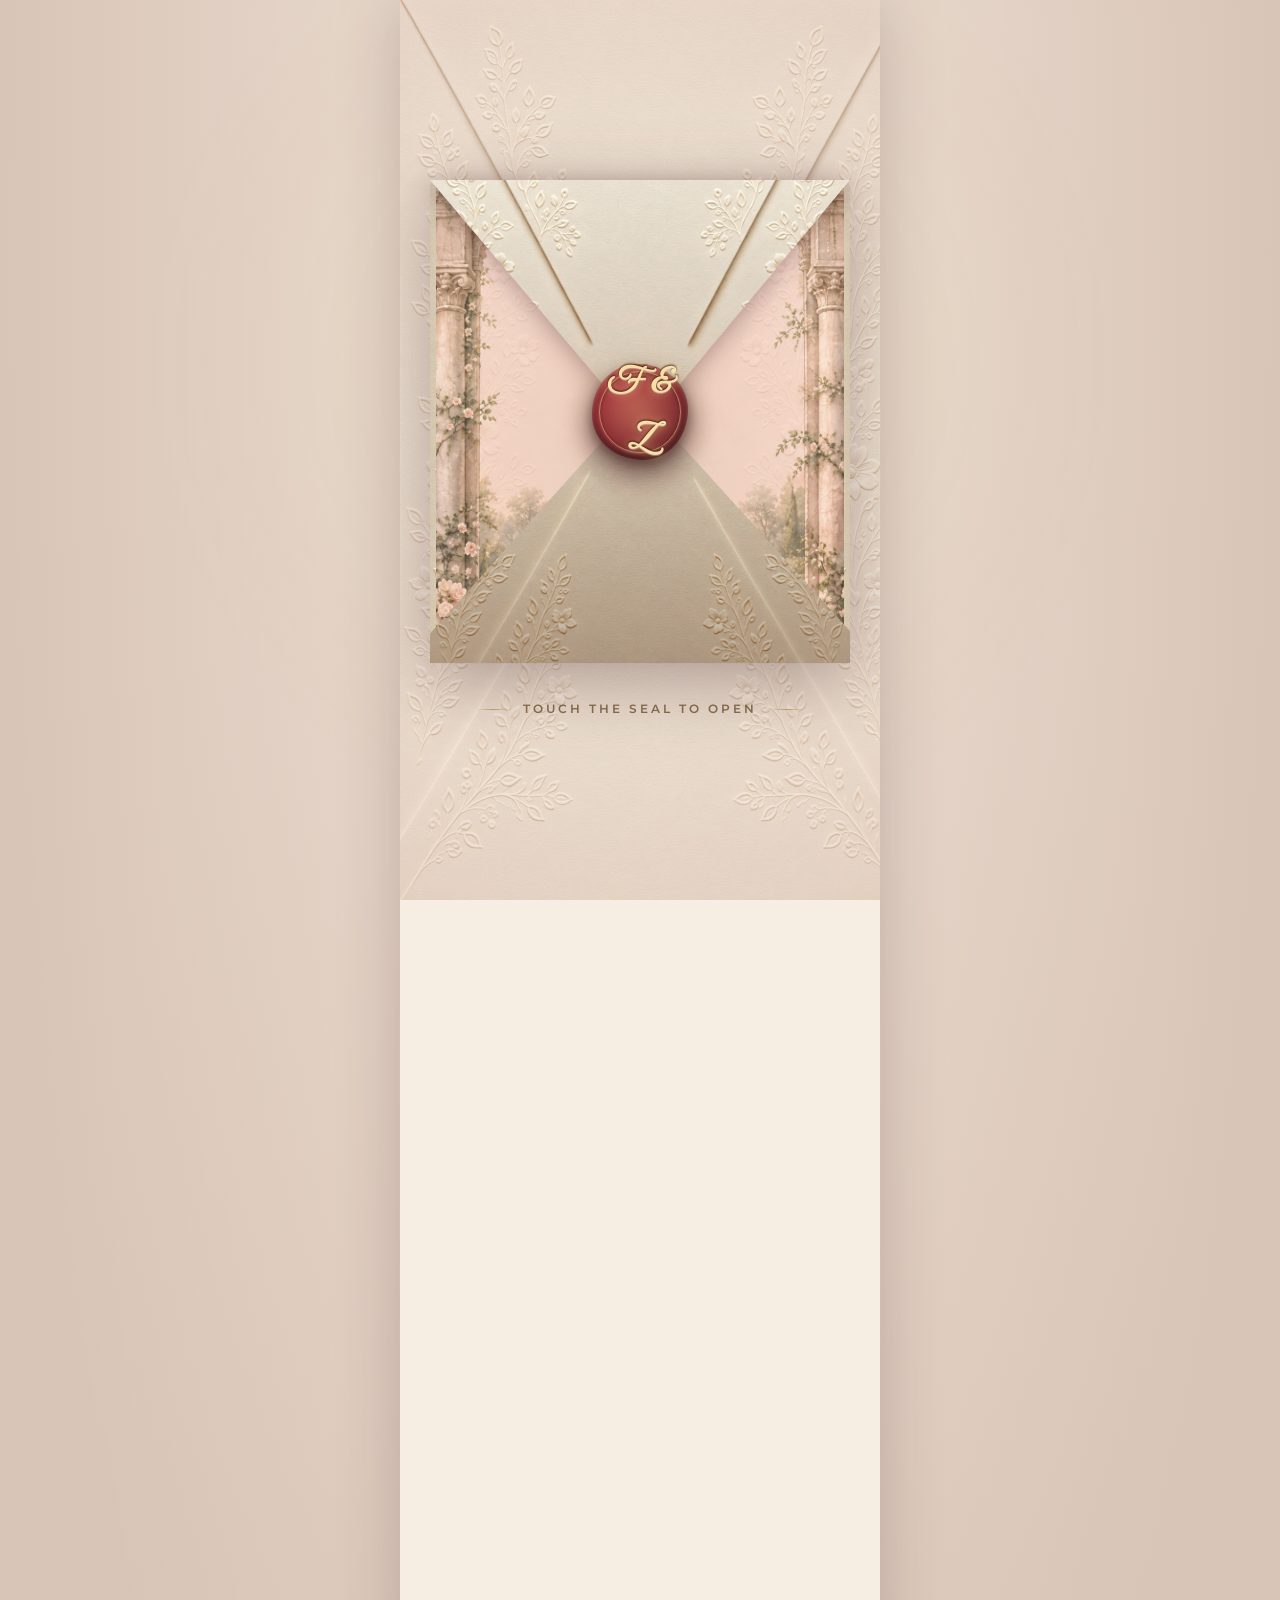
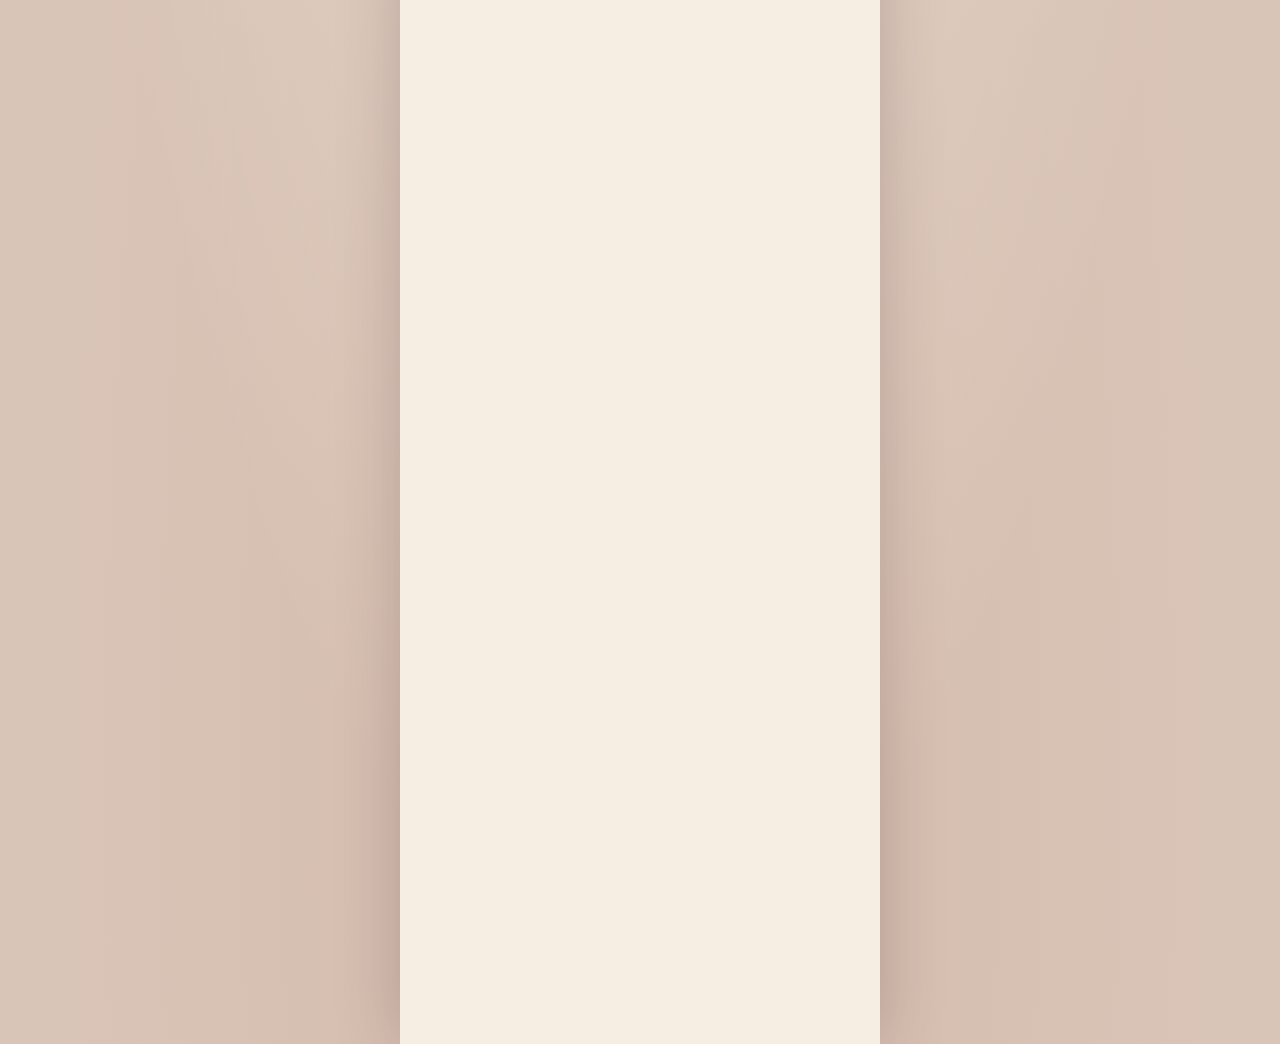
==== custom_aesthetic_version.html @ 3f310f54 "Perfect vertical alignment and spacing inside hero floral arch" ====
<!DOCTYPE html>
<html lang="en">
<head>
  <meta charset="UTF-8">
  <meta name="viewport" content="width=device-width, initial-scale=1.0, viewport-fit=cover">
  <meta name="theme-color" content="#e9dfcb">
  <title>Zaeem & Fatima — Digital Nikkah Invitation</title>
  
  <!-- Google Fonts: Luxury Calligraphy, Classical Serifs & Authentic Arabic -->
  <link rel="preconnect" href="https://fonts.googleapis.com">
  <link rel="preconnect" href="https://fonts.gstatic.com" crossorigin>
  <link href="https://fonts.googleapis.com/css2?family=Alex+Brush&family=Amiri+Quran&family=Amiri:ital,wght@0,400;0,700;1,400&family=Cinzel:wght@400;500;600;700&family=Cormorant+Garamond:ital,wght@0,300;0,400;0,500;0,600;1,400;1,600&family=Great+Vibes&family=Montserrat:wght@300;400;500;600&display=swap" rel="stylesheet">
  
  <link rel="stylesheet" href="style.css">
</head>
<body class="sealed">

  <!-- Ambient Backdrop Glow for Desktop -->
  <div class="ambient-glow" aria-hidden="true"></div>

  <!-- Main Mobile-First Card Container -->
  <div class="app-container">

    <!-- Scroll Progress Bar -->
    <div class="scroll-progress" id="progress" aria-hidden="true"></div>

    <!-- Floating Audio Equalizer Widget -->
    <button class="audio-control" id="audioToggle" aria-label="Toggle background music" aria-pressed="false">
      <div class="sound-bars" aria-hidden="true">
        <span></span>
        <span></span>
        <span></span>
        <span></span>
      </div>
      <span class="audio-label">Music</span>
    </button>

    <!-- 1. ENVELOPE COVER & UNBOXING EXPERIENCE -->
    <div id="envelopeCover" class="envelope-cover">
      <div class="envelope-wrapper">
        <div class="envelope">
          <!-- Base layer -->
          <div class="env-piece p-base"></div>

          <!-- Inside Floral Damask Liner (Revealed on Open) -->
          <div class="env-liner"></div>

          <!-- Light leaking through seams -->
          <div class="env-leak leak-top"><i></i></div>
          <div class="env-leak leak-bottom"><i></i></div>

          <!-- Bottom envelope pocket fold -->
          <div class="env-bot-wrap">
            <div class="env-piece p-bot"></div>
          </div>

          <!-- Radiant Golden Light Burst -->
          <div class="env-light" aria-hidden="true"></div>

          <!-- Top Triangular Flap with 3D Fold -->
          <div class="env-flap">
            <div class="env-piece p-top"></div>
            <div class="seal-halo" aria-hidden="true"></div>
            
            <!-- Real Wax Seal Monogram Button -->
            <button id="openInvitation" class="wax-seal-btn" aria-label="Open wedding invitation">
              <span class="seal-monogram">F &amp; Z</span>
            </button>
          </div>
        </div>
      </div>

      <!-- Touch Hint -->
      <div class="cover-hint">
        <span class="hint-line"></span>
        <span class="hint-text">TOUCH THE SEAL TO OPEN</span>
        <span class="hint-line"></span>
      </div>
    </div>

    <!-- 2. MAIN WEDDING INVITATION CARD -->
    <main id="invitationContent" class="invitation-card" inert>

      <!-- HERO SECTION: ARCH, SWANS & LIVING LAKE -->
      <section class="section-hero">
        <!-- Botanical Arch Background -->
        <div class="garden-arch" aria-hidden="true"></div>

        <!-- Animated Lake Waves & Reflection Caustics -->
        <div class="lake-waves" aria-hidden="true">
          <i></i>
          <i></i>
          <i></i>
        </div>

        <!-- Particle Burst Container on Open -->
        <div class="particle-burst" id="burstContainer" aria-hidden="true"></div>

        <!-- Continuous Floating Rose Petals -->
        <div class="floating-petals" aria-hidden="true">
          <i style="--p-idx: 0"></i>
          <i style="--p-idx: 1"></i>
          <i style="--p-idx: 2"></i>
          <i style="--p-idx: 3"></i>
          <i style="--p-idx: 4"></i>
          <i style="--p-idx: 5"></i>
          <i style="--p-idx: 6"></i>
          <i style="--p-idx: 7"></i>
        </div>

        <!-- Hero Content -->
        <div class="hero-content">
          <!-- Bismillah Calligraphy -->
          <p class="bismillah-calligraphy hero-fade" style="--delay: 0.15s" lang="ar" dir="rtl">
            بِسْمِ ٱللَّٰهِ ٱلرَّحْمَٰنِ ٱلرَّحِيمِ
          </p>

          <div class="parents-invitation hero-fade" style="--delay: 0.4s; margin: 12px auto; text-align: center;">
            <p style="font-family: 'Cormorant Garamond', Georgia, serif; font-size: 20px; font-weight: 600; color: #654849; margin: 0 0 4px; letter-spacing: 0.5px;">Mr. &amp; Mrs. Faisal Sarwar Qureshi</p>
            <p style="font-family: 'Cormorant Garamond', Georgia, serif; font-size: 15px; font-style: italic; color: #7b5b61; margin: 0 auto; max-width: 320px;">request your presence at the Nikkah ceremony of their<br>beloved daughter</p>
          </div>

          <!-- Couple Names in Gold Foil Calligraphy -->
          <h1 class="couple-names hero-fade" style="--delay: 0.75s">
            <span class="name-bride">Fatima</span>
            <span class="names-amp" style="font-family: 'Cormorant Garamond', Georgia, serif; font-style: italic; font-size: 20px; letter-spacing: 1px;">With</span>
            <span class="name-groom">Zaeem</span>
          </h1>

          <p class="hero-date hero-fade" style="--delay: 1.1s">
            6 January 2027
          </p>

          <p class="hero-location hero-fade" style="--delay: 1.3s">
            ARJAAN BY ROTANA · DUBAI
          </p>
        </div>

        <!-- Serene Pond & Animated Swans -->
        <div class="pond-scene" aria-hidden="true">
          <div class="water-sheen"></div>
          
          <!-- Left Swan -->
          <div class="swan-wrapper swan-left">
            <img class="swan-art" src="assets/swan.webp" alt="White swan gliding on tranquil water">
            <img class="swan-reflection" src="assets/swan.webp" alt="">
            <div class="water-ripples"></div>
          </div>

          <!-- Right Swan -->
          <div class="swan-wrapper swan-right">
            <img class="swan-art" src="assets/swan.webp" alt="White swan gliding on tranquil water">
            <img class="swan-reflection" src="assets/swan.webp" alt="">
            <div class="water-ripples"></div>
          </div>
        </div>
      </section>

      <!-- CHAPTER 3: COUNTDOWN TO FOREVER & SCHEDULE -->
      <section class="card-chapter chapter-countdown">
        <div class="chapter-card reveal-on-scroll">
          <p class="section-tag">THE COUNTDOWN TO FOREVER</p>
          <h2 class="event-headline">6 January 2027</h2>
          <p class="event-weekday">Wednesday · Dubai</p>

          <!-- Live Luxury Countdown Grid -->
          <div class="luxury-countdown" id="countdownGrid" aria-label="Countdown to ceremony">
            <div class="countdown-unit">
              <strong id="daysVal">00</strong>
              <small>DAYS</small>
            </div>
            <div class="countdown-unit">
              <strong id="hoursVal">00</strong>
              <small>HOURS</small>
            </div>
            <div class="countdown-unit">
              <strong id="minsVal">00</strong>
              <small>MINUTES</small>
            </div>
            <div class="countdown-unit">
              <strong id="secsVal">00</strong>
              <small>SECONDS</small>
            </div>
          </div>

          <!-- Dual Calendar Actions -->
          <div class="calendar-btn-group">
            <button class="gold-action-btn" id="saveCalendarIcs">
              <span>Save the Date (.ics) ↗</span>
            </button>
            <a class="gold-action-btn secondary" id="googleCalBtn" target="_blank" rel="noopener" href="https://calendar.google.com/calendar/render?action=TEMPLATE&text=Nikkah+Ceremony+%E2%80%94+Zaeem+%26+Fatima&dates=20270106T160000Z/20270106T193000Z&details=Nikkah+Ceremony+at+8%3A00+PM+followed+by+Dinner+at+8%3A30+PM.+Dubai+Local+Time.&location=Arjaan+by+Rotana%2C+Dubai+Media+City%2C+Dubai">
              <span>Add to Google Calendar 📅</span>
            </a>
          </div>

          <div class="floral-divider">
            <span></span>
            <i>❦</i>
            <span></span>
          </div>

          <h3 class="schedule-title">A Beautiful Evening</h3>
          <p class="schedule-subtitle">PROGRAM ITINERARY</p>

          <!-- Timeline Grid -->
          <div class="timeline-itinerary">
            <div class="timeline-node">
              <div class="time-col">8:00 PM</div>
              <div class="node-flower">❀</div>
              <div class="event-col">
                <strong>Nikkah Ceremony</strong>
                <span>Solemnization &amp; Exchange of Vows</span>
              </div>
            </div>

            <div class="timeline-node">
              <div class="time-col">8:30 PM</div>
              <div class="node-flower">❀</div>
              <div class="event-col">
                <strong>Royal Dinner</strong>
                <span>Celebratory Feast &amp; Refreshments</span>
              </div>
            </div>
          </div>

          <p class="timeline-timezone">All times are Dubai local time (UTC+4).</p>
          <p class="timeline-note">Final timing confirmation to follow.</p>
        </div>
      </section>

      <!-- CHAPTER 4: VENUE & NAVIGATION -->
      <section class="card-chapter chapter-venue">
        <div class="chapter-card reveal-on-scroll">
          <p class="section-tag">OUR CELEBRATION VENUE</p>
          <h2 class="venue-title"><span class="cap-initial">A</span>rjaan by Rotana</h2>
          <p class="venue-city">Dubai Media City</p>

          <!-- Watercolor Venue Illustration -->
          <div class="venue-illustration-frame">
            <img class="venue-artwork" src="assets/venue.webp" alt="Decorative watercolor illustration of romantic palm garden venue">
          </div>

          <p class="venue-tagline">A palm-garden celebration</p>
          <p class="venue-full-address">
            King Salman Bin Abdulaziz Al Saud Street<br>
            Dubai Media City, Dubai<br>
            United Arab Emirates
          </p>

          <!-- Interactive Map Tile Preview -->
          <a class="venue-map-tile" target="_blank" rel="noopener" href="https://maps.app.goo.gl/W5XEjJ1J5crF5MQy8?g_st=iw" aria-label="Open location in Google Maps">
            <svg class="map-tile-art" viewBox="0 0 350 140" aria-hidden="true">
              <rect width="350" height="140" fill="#eee9dc"/>
              <path d="M0 130L150 0H210L45 140Z" fill="#c6d9dd"/>
              <g stroke="#ffffff" stroke-width="9">
                <path d="M0 55L350 95M60 0L180 140M230 0L310 140"/>
              </g>
              <g fill="#d1dbc6">
                <rect x="240" y="18" width="35" height="28" rx="4"/>
                <rect x="180" y="95" width="40" height="25" rx="4"/>
              </g>
              <!-- Glowing Map Pin -->
              <path d="M210 35C190 35 187 58 210 82C233 58 230 35 210 35" fill="#8f293b"/>
              <circle cx="210" cy="49" r="5" fill="#ffffff"/>
            </svg>
            <div class="map-tile-overlay">
              <span>View exact location in Google Maps ↗</span>
            </div>
          </a>

          <!-- Map Navigation Buttons -->
          <div class="venue-links">
            <a class="gold-action-btn" target="_blank" rel="noopener" href="https://maps.app.goo.gl/W5XEjJ1J5crF5MQy8?g_st=iw">
              <span>Open in Google Maps ↗</span>
            </a>
            <a class="gold-action-btn secondary" target="_blank" rel="noopener" href="https://maps.apple.com/?q=Arjaan+by+Rotana+Dubai+Media+City">
              <span>Open in Apple Maps ↗</span>
            </a>
          </div>
        </div>
      </section>

      

    </main>

    <!-- 3. INTERACTIVE WISHES & RSVP MODAL -->
    

    <!-- Toast Notification Badge -->
    <div class="toast-notification" id="toastNotification" aria-live="polite"></div>

  </div>

  <!-- Background Wedding Music Element -->
  <audio id="weddingAudio" loop preload="auto" src="assets/wedding-music.mp3"></audio>

  <script src="script.js"></script>
</body>
</html>
---- style.css ----
/* ==========================================================================
   STUDIOFLOW AI — LUXURY DIGITAL WEDDING INVITATION CARD
   Theme: Royal Islamic Nikkah Celebration (Zaeem & Fatima)
   ========================================================================== */

:root {
  /* Color Palette */
  --bg-parchment: #f9f5ee;
  --bg-card: #f6ede3;
  --bg-surface: #ffffff;
  --bg-outer: #d9c5b8;
  
  --text-primary: #3d2229;
  --text-heading: #581d29;
  --text-muted: #7b584f;
  --text-gold: #aa7a2c;
  
  --gold-primary: #c99a45;
  --gold-light: #f5e4b3;
  --gold-dark: #8c631e;
  --gold-gradient: linear-gradient(135deg, #dfba73 0%, #c59b48 38%, #f6e27a 68%, #aa771c 100%);
  --gold-glow: 0 0 16px rgba(223, 186, 115, 0.45);

  --wax-red-start: #831b2c;
  --wax-red-mid: #52131e;
  --wax-red-end: #99283c;
  --wax-shadow: 0 10px 24px rgba(60, 16, 24, 0.45), inset 0 2px 4px rgba(255, 255, 255, 0.25), inset 0 -3px 6px rgba(0, 0, 0, 0.5);

  /* Typography */
  --font-serif: 'Cormorant Garamond', Georgia, serif;
  --font-script: 'Great Vibes', cursive;
  --font-subscript: 'Alex Brush', cursive;
  --font-arabic: 'Amiri Quran', 'Amiri', 'Traditional Arabic', serif;
  --font-display: 'Cinzel', serif;
  --font-sans: 'Montserrat', -apple-system, BlinkMacSystemFont, sans-serif;

  /* Dimensions & Layout */
  --card-max-width: 480px;
  --radius-card: 20px;
  --radius-sm: 8px;
  --shadow-card: 0 16px 50px rgba(78, 43, 49, 0.18), 0 2px 8px rgba(78, 43, 49, 0.08);
}

/* ==========================================================================
   RESET & GLOBAL BASE
   ========================================================================== */
*, *::before, *::after {
  box-sizing: border-box;
  margin: 0;
  padding: 0;
}

html {
  background: var(--bg-outer);
  scroll-behavior: smooth;
  font-size: 16px;
  -webkit-text-size-adjust: 100%;
}

body {
  margin: 0;
  color: var(--text-primary);
  font-family: var(--font-serif);
  font-size: 1.15rem;
  line-height: 1.7;
  background-color: var(--bg-outer);
  background-image: 
    radial-gradient(ellipse at 50% 10%, rgba(255, 247, 235, 0.6) 0%, transparent 70%),
    radial-gradient(ellipse at 50% 90%, rgba(204, 172, 155, 0.4) 0%, transparent 70%);
  min-height: 100vh;
  display: flex;
  justify-content: center;
  align-items: flex-start;
  overflow-x: hidden;
  position: relative;
}

body.sealed {
  overflow: hidden;
}

/* Ambient glow on desktop */
.ambient-glow {
  position: fixed;
  inset: 0;
  pointer-events: none;
  background: radial-gradient(circle at 50% 40%, rgba(246, 226, 122, 0.08), transparent 60%);
  z-index: 1;
}

/* Main Application Container (Mobile-First Frame) */
.app-container {
  width: 100%;
  max-width: var(--card-max-width);
  min-height: 100vh;
  position: relative;
  background: var(--bg-card);
  box-shadow: 0 0 60px rgba(58, 28, 35, 0.22);
  overflow: hidden;
  z-index: 2;
}

/* Scroll Progress Bar */
.scroll-progress {
  position: fixed;
  top: 0;
  left: 50%;
  transform: translateX(-50%);
  width: 100%;
  max-width: var(--card-max-width);
  height: 3.5px;
  background: transparent;
  z-index: 100;
  pointer-events: none;
}

.scroll-progress::after {
  content: '';
  display: block;
  height: 100%;
  width: var(--progress-width, 0%);
  background: var(--gold-gradient);
  box-shadow: 0 0 8px rgba(223, 186, 115, 0.8);
  transition: width 0.08s linear;
}

/* Accessible focus & interactive resets */
button, input, textarea, select {
  font: inherit;
  color: inherit;
}

button {
  cursor: pointer;
  border: none;
  background: none;
  outline: none;
  touch-action: manipulation;
  -webkit-tap-highlight-color: transparent;
}

a {
  color: inherit;
  text-decoration: none;
}

/* ==========================================================================
   FLOATING AUDIO EQUALIZER BUTTON
   ========================================================================== */
.audio-control {
  position: fixed;
  bottom: 24px;
  right: calc(50% - (var(--card-max-width) / 2) + 20px);
  z-index: 90;
  display: flex;
  align-items: center;
  gap: 8px;
  padding: 8px 14px 8px 12px;
  background: rgba(255, 252, 247, 0.92);
  border: 1px solid rgba(201, 154, 69, 0.4);
  border-radius: 30px;
  box-shadow: 0 6px 18px rgba(78, 43, 49, 0.18), 0 0 12px rgba(223, 186, 115, 0.3);
  backdrop-filter: blur(8px);
  -webkit-backdrop-filter: blur(8px);
  color: var(--text-heading);
  font-family: var(--font-sans);
  font-size: 0.72rem;
  font-weight: 600;
  letter-spacing: 1.5px;
  text-transform: uppercase;
  opacity: 0;
  transform: translateY(20px) scale(0.9);
  pointer-events: none;
  transition: opacity 0.5s ease, transform 0.5s cubic-bezier(0.16, 1, 0.3, 1), background 0.3s;
}

@media (max-width: 520px) {
  .audio-control {
    right: 16px;
    bottom: 20px;
  }
}

.audio-control.is-visible {
  opacity: 1;
  transform: translateY(0) scale(1);
  pointer-events: auto;
}

.audio-control:hover {
  background: rgba(255, 255, 255, 0.98);
  border-color: var(--gold-primary);
  box-shadow: 0 8px 24px rgba(78, 43, 49, 0.22), var(--gold-glow);
}

.sound-bars {
  display: flex;
  align-items: flex-end;
  gap: 2.5px;
  height: 14px;
}

.sound-bars span {
  width: 2.5px;
  height: 4px;
  background: var(--gold-primary);
  border-radius: 2px;
  transition: height 0.2s ease;
}

.audio-control.is-playing .sound-bars span:nth-child(1) {
  animation: eqBounce 0.8s ease-in-out infinite alternate;
}
.audio-control.is-playing .sound-bars span:nth-child(2) {
  animation: eqBounce 1.1s ease-in-out 0.2s infinite alternate;
}
.audio-control.is-playing .sound-bars span:nth-child(3) {
  animation: eqBounce 0.9s ease-in-out 0.4s infinite alternate;
}
.audio-control.is-playing .sound-bars span:nth-child(4) {
  animation: eqBounce 1.2s ease-in-out 0.1s infinite alternate;
}

@keyframes eqBounce {
  0% { height: 3px; }
  100% { height: 14px; }
}

/* ==========================================================================
   1. ENVELOPE UNBOXING EXPERIENCE
   ========================================================================== */
.envelope-cover {
  position: fixed;
  inset: 0;
  width: 100%;
  max-width: var(--card-max-width);
  margin: 0 auto;
  z-index: 50;
  background: #ecdcd4;
  background-image: 
    radial-gradient(circle at 50% 48%, rgba(255, 249, 237, 0.6) 0%, rgba(228, 207, 196, 0.7) 100%),
    url('assets/paper-texture.jpg');
  background-size: cover;
  perspective: 2000px;
  display: flex;
  flex-direction: column;
  justify-content: center;
  align-items: center;
  overflow: hidden;
  transition: opacity 0.85s cubic-bezier(0.4, 0, 0.2, 1);
}

.envelope-wrapper {
  position: relative;
  width: 88%;
  max-width: 420px;
  aspect-ratio: 1 / 1.15;
  filter: drop-shadow(0 18px 35px rgba(58, 24, 30, 0.35));
}

.envelope {
  position: absolute;
  inset: 0;
  width: 100%;
  height: 100%;
  background: #f7eee4;
  border-radius: 6px;
  overflow: visible;
  perspective: 2500px;
}

/* Envelope Paper Pieces */
.env-piece {
  position: absolute;
  inset: 0;
  background: url('assets/paper-texture.jpg') center/cover no-repeat;
  transition: filter 1.2s ease;
}

.p-base {
  z-index: 0;
  border-radius: 6px;
  box-shadow: inset 0 0 40px rgba(110, 75, 45, 0.2);
}

/* Decorative Gold & Floral Inner Envelope Liner */
.env-liner {
  position: absolute;
  inset: 6px;
  z-index: 1;
  background-color: #f5ede1;
  background-image: 
    radial-gradient(circle at 50% 50%, rgba(201, 154, 69, 0.12) 0%, transparent 70%),
    url('assets/garden-arch.webp');
  background-size: cover;
  background-position: center;
  opacity: 0.85;
  border-radius: 4px;
}

/* Bottom Pocket Fold */
.env-bot-wrap {
  position: absolute;
  inset: 0;
  z-index: 5;
  pointer-events: none;
  transition: transform 1.6s cubic-bezier(0.2, 0.8, 0.2, 1);
}

.p-bot {
  clip-path: polygon(0 93.84%, 49.95% 45.4%, 100% 93.33%, 100% 100%, 0 100%);
  filter: drop-shadow(0 -4px 8px rgba(70, 38, 45, 0.22));
}

.p-bot::after {
  content: '';
  position: absolute;
  inset: 0;
  background: linear-gradient(to top, rgba(90, 52, 28, 0.38) 0%, transparent 60%);
  pointer-events: none;
}

/* Light Seam Leaks */
.env-leak {
  position: absolute;
  inset: 0;
  pointer-events: none;
  opacity: 0;
  transition: opacity 0.6s ease, transform 1.2s cubic-bezier(0.3, 0, 0.3, 1);
}

.leak-top {
  z-index: 3;
  filter: drop-shadow(0 2px 8px #ffb347) drop-shadow(0 4px 20px rgba(255, 179, 71, 0.6));
}

.leak-top i {
  position: absolute;
  inset: 0;
  clip-path: polygon(0 0, 100% 0, 50.37% 51.8%);
  background: radial-gradient(ellipse 45% 32% at 50% 52%, #fff9e6, #f7d899 45%, #c99a45);
}

.leak-bottom {
  z-index: 4;
  filter: drop-shadow(0 -2px 8px #ffb347) drop-shadow(0 -4px 18px rgba(255, 179, 71, 0.5));
}

.leak-bottom i {
  position: absolute;
  inset: 0;
  clip-path: polygon(0 93.84%, 49.95% 45.4%, 100% 93.33%, 100% 100%, 0 100%);
  background: #d8c39a;
}

/* Top Envelope Flap */
.env-flap {
  position: absolute;
  inset: 0;
  z-index: 7;
  transform-origin: 50% 0;
  filter: drop-shadow(0 5px 12px rgba(60, 24, 30, 0.35));
  transition: transform 1.8s cubic-bezier(0.45, 0.05, 0.2, 1);
  will-change: transform;
}

.p-top {
  clip-path: polygon(0 0, 100% 0, 50.37% 51.8%);
  filter: drop-shadow(0 4px 6px rgba(78, 43, 49, 0.2));
}

.p-top::after {
  content: '';
  position: absolute;
  inset: 0;
  background: linear-gradient(180deg, rgba(255, 255, 255, 0.3) 0%, rgba(95, 55, 30, 0.25) 100%);
  pointer-events: none;
}

/* Wax Seal Button (Realistic 3D Embossed Molten Edge) */
.wax-seal-btn {
  position: absolute;
  left: 50%;
  top: 48%;
  transform: translate(-50%, -50%);
  z-index: 10;
  width: 96px;
  height: 96px;
  border-radius: 48% 52% 47% 53% / 52% 48% 53% 47%;
  background: radial-gradient(circle at 35% 30%, #a42c3d, var(--wax-red-start) 45%, var(--wax-red-mid) 85%);
  box-shadow: 
    0 12px 28px rgba(45, 12, 18, 0.55),
    0 4px 10px rgba(45, 12, 18, 0.4),
    inset 0 2px 4px rgba(255, 215, 180, 0.4),
    inset 0 -3px 6px rgba(20, 5, 8, 0.65);
  display: flex;
  align-items: center;
  justify-content: center;
  transition: transform 0.4s cubic-bezier(0.3, 1.4, 0.5, 1), filter 0.8s ease;
  user-select: none;
}

.wax-seal-btn::before {
  content: '';
  position: absolute;
  inset: 7px;
  border: 1.5px solid rgba(246, 226, 122, 0.45);
  border-radius: 50%;
  box-shadow: 0 1px 2px rgba(255, 255, 255, 0.2), inset 0 1px 3px rgba(0, 0, 0, 0.5);
  pointer-events: none;
}

.wax-seal-btn::after {
  content: '';
  position: absolute;
  inset: -14px;
  border-radius: 50%;
  background: radial-gradient(circle, rgba(255, 220, 140, 0.6) 0%, transparent 68%);
  opacity: 0.6;
  filter: blur(8px);
  animation: haloPulse 3s ease-in-out infinite alternate;
  pointer-events: none;
}

@keyframes haloPulse {
  0% { transform: scale(0.92); opacity: 0.4; }
  100% { transform: scale(1.12); opacity: 0.85; }
}

.wax-seal-btn:hover {
  transform: translate(-50%, -50%) scale(1.05);
  filter: brightness(1.08);
}

.wax-seal-btn:active {
  transform: translate(-50%, -50%) scale(0.96);
}

.seal-monogram {
  font-family: var(--font-script);
  font-size: 2.1rem;
  font-weight: 700;
  color: #f7dfa5;
  text-shadow: 
    0 1px 0 rgba(255, 255, 255, 0.35),
    0 -1px 2px rgba(40, 8, 12, 0.8),
    0 0 10px rgba(255, 225, 140, 0.6);
  letter-spacing: 1px;
  position: relative;
  z-index: 2;
}

/* Envelope Hint */
.cover-hint {
  margin-top: 36px;
  display: flex;
  align-items: center;
  gap: 14px;
  color: #7a5c3e;
  font-family: var(--font-sans);
  font-size: 0.76rem;
  font-weight: 600;
  letter-spacing: 3px;
  opacity: 0.9;
  transition: opacity 0.5s ease;
}

.hint-line {
  display: block;
  width: 32px;
  height: 1px;
  background: linear-gradient(90deg, transparent, #b39158, transparent);
}

/* Radiating Ambient Light Inside Envelope */
.env-light {
  position: absolute;
  inset: 0;
  z-index: 4;
  pointer-events: none;
  opacity: 0;
  background: radial-gradient(ellipse 50% 35% at 50% 45%, #ffffff 0%, rgba(255, 238, 190, 0.7) 45%, transparent 75%);
  transition: opacity 1.2s ease;
}

/* --- Envelope Opening Sequence Classes --- */
.envelope-cover.is-charging .wax-seal-btn {
  filter: drop-shadow(0 0 12px #ffa53a) drop-shadow(0 0 25px rgba(255, 165, 58, 0.8));
}

.envelope-cover.is-charging .leak-top,
.envelope-cover.is-charging .leak-bottom {
  opacity: 1;
}

.envelope-cover.is-lifting .env-flap {
  transform: rotateX(175deg);
  transition-duration: 2s;
}

.envelope-cover.is-lifting .env-bot-wrap {
  transform: translateY(12px) scale(0.98);
  transition-duration: 1.8s;
}

.envelope-cover.is-lifting .env-light {
  opacity: 0.7;
}

.envelope-cover.is-lifting .cover-hint {
  opacity: 0;
}

.envelope-cover.is-opened {
  opacity: 0;
  pointer-events: none;
}

/* ==========================================================================
   2. MAIN WEDDING INVITATION CARD
   ========================================================================== */
.invitation-card {
  width: 100%;
  min-height: 100vh;
  position: relative;
  opacity: 0;
  transform: translateY(15px);
  transition: opacity 1.2s cubic-bezier(0.2, 0.8, 0.2, 1), transform 1.2s cubic-bezier(0.2, 0.8, 0.2, 1);
}

.invitation-card.is-revealed {
  opacity: 1;
  transform: translateY(0);
}

/* HERO SECTION */
.section-hero {
  position: relative;
  min-height: 100vh;
  min-height: 720px;
  display: flex;
  flex-direction: column;
  align-items: center;
  justify-content: space-between;
  text-align: center;
  padding: 50px 24px 30px;
  overflow: hidden;
  background: #fbf7ef;
}

/* Architectural Botanical Arch */
.garden-arch {
  position: absolute;
  inset: -1%;
  background: url('assets/garden-arch.webp') center/cover no-repeat;
  z-index: 1;
  animation: archBreathing 18s ease-in-out infinite alternate;
}

@keyframes archBreathing {
  0% { transform: scale(1); }
  100% { transform: scale(1.035); }
}

/* Lake Waves & Shimmer */
.lake-waves {
  position: absolute;
  left: 6%;
  right: 6%;
  top: 54%;
  height: 31%;
  z-index: 2;
  pointer-events: none;
  mask-image: radial-gradient(ellipse 50% 50% at 50% 50%, #000000 35%, transparent 100%);
  -webkit-mask-image: radial-gradient(ellipse 50% 50% at 50% 50%, #000000 35%, transparent 100%);
}

.lake-waves i {
  position: absolute;
  inset: 0;
  mix-blend-mode: soft-light;
}

.lake-waves i:nth-child(1) {
  background: url("data:image/svg+xml,%3Csvg xmlns='http://www.w3.org/2000/svg' width='90' height='16'%3E%3Cpath d='M0 8.0 Q22.5 5.8 45.0 8.0 T90.0 8.0' fill='none' stroke='%23ffffff' stroke-opacity='0.9' stroke-width='1.1' stroke-linecap='round'/%3E%3C/svg%3E") 0 0/90px 16px;
  opacity: 0.55;
  animation: waveMotionA 9s linear infinite;
}

.lake-waves i:nth-child(2) {
  background: url("data:image/svg+xml,%3Csvg xmlns='http://www.w3.org/2000/svg' width='140' height='22'%3E%3Cpath d='M0 11.0 Q35.0 8.4 70.0 11.0 T140.0 11.0' fill='none' stroke='%23fff6ea' stroke-opacity='0.8' stroke-width='1.3' stroke-linecap='round'/%3E%3C/svg%3E") 30px 8px/140px 22px;
  opacity: 0.45;
  animation: waveMotionB 13s linear infinite;
}

.lake-waves i:nth-child(3) {
  background: linear-gradient(100deg, transparent 30%, rgba(255, 248, 238, 0.45) 45%, transparent 60%) 0 0/220% 100%;
  mix-blend-mode: screen;
  opacity: 0.5;
  animation: waveGlint 7s ease-in-out infinite alternate;
}

@keyframes waveMotionA {
  from { background-position: 0 0; }
  to { background-position: 90px 4px; }
}

@keyframes waveMotionB {
  from { background-position: 30px 8px; }
  to { background-position: 170px 12px; }
}

@keyframes waveGlint {
  from { background-position: 0% 0; }
  to { background-position: 100% 0; }
}

/* Floating Rose Petals */
.floating-petals {
  position: absolute;
  inset: 0;
  z-index: 3;
  pointer-events: none;
  overflow: hidden;
}

.floating-petals i {
  position: absolute;
  top: -20px;
  width: 14px;
  height: 18px;
  background: radial-gradient(ellipse at 40% 30%, #fbd5d7, #e89da8 70%, #c46875);
  border-radius: 50% 10% 50% 50%;
  opacity: 0.75;
  filter: drop-shadow(0 2px 4px rgba(110, 40, 50, 0.2));
  animation: petalFall 12s linear infinite;
}

.floating-petals i:nth-child(1) { left: 10%; animation-duration: 11s; animation-delay: 0s; transform: scale(0.8); }
.floating-petals i:nth-child(2) { left: 28%; animation-duration: 14s; animation-delay: 2.5s; transform: scale(1.1); }
.floating-petals i:nth-child(3) { left: 45%; animation-duration: 10s; animation-delay: 5s; transform: scale(0.7); }
.floating-petals i:nth-child(4) { left: 62%; animation-duration: 13s; animation-delay: 1.5s; transform: scale(1); }
.floating-petals i:nth-child(5) { left: 78%; animation-duration: 15s; animation-delay: 4s; transform: scale(0.9); }
.floating-petals i:nth-child(6) { left: 90%; animation-duration: 12s; animation-delay: 7s; transform: scale(0.75); }
.floating-petals i:nth-child(7) { left: 20%; animation-duration: 16s; animation-delay: 8s; transform: scale(1.2); }
.floating-petals i:nth-child(8) { left: 52%; animation-duration: 11s; animation-delay: 3s; transform: scale(0.85); }

@keyframes petalFall {
  0% {
    transform: translateY(-20px) rotate(0deg) translateX(0);
    opacity: 0;
  }
  15% { opacity: 0.85; }
  85% { opacity: 0.75; }
  100% {
    transform: translateY(105vh) rotate(540deg) translateX(80px);
    opacity: 0;
  }
}

/* Hero Typography Content */
.hero-content {
  position: relative;
  z-index: 5;
  width: 100%;
  max-width: 380px;
  margin-top: 15px;
  display: flex;
  flex-direction: column;
  align-items: center;
}

.hero-fade {
  opacity: 0;
  transform: translateY(16px);
  transition: opacity 1.4s ease, transform 1.4s cubic-bezier(0.16, 1, 0.3, 1);
  transition-delay: var(--delay, 0s);
}

.invitation-card.is-revealed .hero-fade {
  opacity: 1;
  transform: translateY(0);
}

/* Bismillah Calligraphy */
.bismillah-calligraphy {
  font-family: var(--font-arabic);
  font-size: clamp(1.4rem, 5vw, 1.85rem);
  color: #552732;
  margin-bottom: 12px;
  letter-spacing: 0;
  text-shadow: 0 1px 1px rgba(255, 255, 255, 0.9), 0 0 16px rgba(255, 246, 230, 0.8);
}

.sub-invitation {
  font-family: var(--font-serif);
  font-size: 1.15rem;
  line-height: 1.4;
  color: #6a4a42;
  margin-bottom: 14px;
}

.ceremony-badge {
  display: inline-block;
  padding: 4px 18px;
  border-top: 1px solid rgba(201, 154, 69, 0.4);
  border-bottom: 1px solid rgba(201, 154, 69, 0.4);
  margin-bottom: 16px;
}

.ceremony-badge span {
  font-family: var(--font-sans);
  font-size: 0.68rem;
  font-weight: 600;
  letter-spacing: 3px;
  color: var(--text-gold);
}

/* Couple Names with Gold Foil Finish */
.couple-names {
  font-family: var(--font-script);
  font-size: clamp(3.2rem, 11vw, 4.2rem);
  line-height: 1.05;
  margin: 6px 0 14px;
  display: flex;
  flex-direction: column;
  align-items: center;
  background: var(--gold-gradient);
  -webkit-background-clip: text;
  background-clip: text;
  color: transparent;
  filter: drop-shadow(0 2px 4px rgba(78, 43, 49, 0.25));
}

.couple-names .names-amp {
  font-family: var(--font-serif);
  font-style: italic;
  font-size: 1.7rem;
  margin: -4px 0;
  color: #8c5d4b;
  -webkit-text-fill-color: #8c5d4b;
}

.hero-date {
  font-family: var(--font-serif);
  font-size: 1.25rem;
  color: #5c353d;
  letter-spacing: 1px;
  margin-bottom: 4px;
}

.hero-location {
  font-family: var(--font-sans);
  font-size: 0.68rem;
  font-weight: 600;
  letter-spacing: 2.5px;
  color: #8b6852;
  text-transform: uppercase;
}

/* Serene Pond & Animated Swans */
.pond-scene {
  position: relative;
  width: 100%;
  height: 180px;
  z-index: 4;
  margin-top: auto;
  pointer-events: none;
}

.water-sheen {
  position: absolute;
  inset: 50% 0 0;
  background: radial-gradient(ellipse at 50% 70%, rgba(255, 255, 255, 0.6), transparent 75%);
}

.swan-wrapper {
  position: absolute;
  top: 15%;
  width: 34%;
  max-width: 135px;
}

.swan-left {
  left: 12%;
  animation: swanGlideLeft 7s ease-in-out infinite;
}

.swan-right {
  right: 12%;
  transform: scaleX(-1);
  animation: swanGlideRight 7s ease-in-out infinite;
}

.swan-art {
  width: 100%;
  height: auto;
  filter: drop-shadow(0 4px 5px rgba(50, 40, 30, 0.18));
  animation: swanBob 3.5s ease-in-out infinite;
}

.swan-reflection {
  width: 100%;
  height: auto;
  transform: scaleY(-0.7) translateY(-25%);
  opacity: 0.35;
  filter: blur(1.5px);
  mask-image: linear-gradient(to top, rgba(0, 0, 0, 0.9), transparent 70%);
  -webkit-mask-image: linear-gradient(to top, rgba(0, 0, 0, 0.9), transparent 70%);
}

.water-ripples {
  position: absolute;
  bottom: 12px;
  left: 20%;
  width: 60%;
  height: 8px;
  border-radius: 50%;
  border: 1px solid rgba(255, 255, 255, 0.6);
  opacity: 0.6;
  animation: rippleSpread 3s ease-out infinite;
}

@keyframes swanGlideLeft {
  0%, 100% { transform: translateX(0) rotate(0deg); }
  50% { transform: translateX(16px) rotate(2deg); }
}

@keyframes swanGlideRight {
  0%, 100% { transform: scaleX(-1) translateX(0) rotate(0deg); }
  50% { transform: scaleX(-1) translateX(16px) rotate(-2deg); }
}

@keyframes swanBob {
  0%, 100% { transform: translateY(0); }
  50% { transform: translateY(-4px); }
}

@keyframes rippleSpread {
  0% { transform: scale(0.6); opacity: 0.7; }
  100% { transform: scale(1.6); opacity: 0; }
}

/* ==========================================================================
   CARDS / CHAPTER COMMON STYLING
   ========================================================================== */
.card-chapter {
  position: relative;
  padding: 40px 20px;
  background: var(--bg-card);
}

.chapter-card {
  position: relative;
  background: rgba(255, 253, 249, 0.88);
  border: 1px solid rgba(201, 154, 69, 0.3);
  border-radius: var(--radius-card);
  padding: 46px 28px 40px;
  text-align: center;
  box-shadow: var(--shadow-card);
  backdrop-filter: blur(8px);
  -webkit-backdrop-filter: blur(8px);
}

/* Gold Corner Accents */
.gold-corner {
  position: absolute;
  width: 22px;
  height: 22px;
  pointer-events: none;
  border-color: rgba(201, 154, 69, 0.6);
  border-style: solid;
}

.gold-corner.top-left {
  top: 10px;
  left: 10px;
  border-width: 1.5px 0 0 1.5px;
}
.gold-corner.top-right {
  top: 10px;
  right: 10px;
  border-width: 1.5px 1.5px 0 0;
}
.gold-corner.bottom-left {
  bottom: 10px;
  left: 10px;
  border-width: 0 0 1.5px 1.5px;
}
.gold-corner.bottom-right {
  bottom: 10px;
  right: 10px;
  border-width: 0 1.5px 1.5px 0;
}

/* Scroll Reveal Animations */
.reveal-on-scroll {
  opacity: 0;
  transform: translateY(30px);
  transition: opacity 1.2s cubic-bezier(0.16, 1, 0.3, 1), transform 1.2s cubic-bezier(0.16, 1, 0.3, 1);
}

.reveal-on-scroll.is-in-view {
  opacity: 1;
  transform: translateY(0);
}

.section-tag {
  font-family: var(--font-sans);
  font-size: 0.72rem;
  font-weight: 600;
  letter-spacing: 3px;
  color: var(--text-gold);
  text-transform: uppercase;
  margin-bottom: 16px;
}

.floral-divider {
  display: flex;
  align-items: center;
  justify-content: center;
  gap: 16px;
  margin: 22px auto;
  max-width: 220px;
}

.floral-divider span {
  flex: 1;
  height: 1px;
  background: linear-gradient(90deg, transparent, rgba(201, 154, 69, 0.5), transparent);
}

.floral-divider i {
  font-style: normal;
  color: var(--gold-primary);
  font-size: 1.15rem;
}

/* ==========================================================================
   CHAPTER 1: QURANIC BLESSING
   ========================================================================== */
.quran-arabic-box {
  background: rgba(247, 240, 230, 0.6);
  border: 1px solid rgba(201, 154, 69, 0.25);
  border-radius: 12px;
  padding: 20px 16px;
  margin: 18px 0;
}

.arabic-verse {
  font-family: var(--font-arabic);
  font-size: 1.32rem;
  line-height: 2.1;
  color: #4f212a;
  text-align: center;
}

.quran-quote {
  font-style: italic;
  font-size: 1.12rem;
  line-height: 1.65;
  color: #5c3b35;
  margin: 14px 0 8px;
}

.quran-citation {
  font-family: var(--font-sans);
  font-size: 0.68rem;
  font-weight: 600;
  letter-spacing: 2px;
  color: var(--text-gold);
}

.chapter-text {
  font-size: 1.1rem;
  color: #5d4540;
  margin-bottom: 12px;
}

.chapter-text.highlight {
  font-style: italic;
  color: #4a2930;
}

.calligraphy-signature {
  font-family: var(--font-script);
  font-size: 2.2rem;
  color: #6e323e;
  margin-top: 18px;
}

.calligraphy-signature.lg {
  font-size: 2.8rem;
}

/* ==========================================================================
   CHAPTER 2: PARENTS' INVITATION
   ========================================================================== */
.fam-lead {
  font-size: 1.18rem;
  color: #644941;
  margin-bottom: 8px;
}

.fam-relation {
  font-family: var(--font-serif);
  font-style: italic;
  font-size: 1.35rem;
  color: var(--gold-dark);
  margin-bottom: 2px;
}

.fam-son-name {
  font-family: var(--font-script);
  font-size: 3.4rem;
  color: #631e2b;
  margin-bottom: 6px;
}

.fam-decorative-rule {
  display: flex;
  align-items: center;
  justify-content: center;
  gap: 14px;
  margin: 14px auto 18px;
  max-width: 180px;
}

.rule-line {
  flex: 1;
  height: 1px;
  background: rgba(201, 154, 69, 0.5);
}

.rule-icon {
  color: var(--gold-primary);
  font-size: 0.9rem;
}

.fam-hosts-tag {
  font-family: var(--font-sans);
  font-size: 0.68rem;
  font-weight: 600;
  letter-spacing: 3px;
  color: var(--text-gold);
}

.fam-hosts-names {
  font-family: var(--font-display);
  font-size: 1.28rem;
  font-weight: 500;
  line-height: 1.45;
  color: #4f2933;
  margin-top: 6px;
  letter-spacing: 1px;
}

/* ==========================================================================
   CHAPTER 3: COUNTDOWN & ITINERARY
   ========================================================================== */
.event-headline {
  font-family: var(--font-display);
  font-size: 2rem;
  font-weight: 600;
  color: #551d29;
  letter-spacing: 1.5px;
  margin-bottom: 4px;
}

.event-weekday {
  font-family: var(--font-serif);
  font-style: italic;
  font-size: 1.15rem;
  color: #79554e;
  margin-bottom: 24px;
}

/* Luxury Countdown Dial Boxes */
.luxury-countdown {
  display: grid;
  grid-template-columns: repeat(4, 1fr);
  gap: 10px;
  margin: 0 auto 28px;
}

.countdown-unit {
  background: rgba(248, 241, 232, 0.85);
  border: 1px solid rgba(201, 154, 69, 0.4);
  border-radius: 12px;
  padding: 14px 6px 10px;
  box-shadow: 0 4px 12px rgba(90, 50, 40, 0.08);
  display: flex;
  flex-direction: column;
  align-items: center;
}

.countdown-unit strong {
  font-family: var(--font-display);
  font-size: 1.75rem;
  font-weight: 700;
  color: #631e2b;
  line-height: 1;
}

.countdown-unit small {
  font-family: var(--font-sans);
  font-size: 0.58rem;
  font-weight: 600;
  letter-spacing: 1.5px;
  color: var(--text-gold);
  margin-top: 6px;
}

/* Calendar Button Group */
.calendar-btn-group {
  display: flex;
  flex-direction: column;
  gap: 10px;
  margin: 10px auto 20px;
  max-width: 300px;
}

.gold-action-btn {
  display: inline-flex;
  align-items: center;
  justify-content: center;
  padding: 12px 22px;
  background: var(--gold-gradient);
  border: 1px solid #b8860b;
  border-radius: 30px;
  color: #37190f;
  font-family: var(--font-sans);
  font-size: 0.78rem;
  font-weight: 600;
  letter-spacing: 1.5px;
  text-transform: uppercase;
  box-shadow: 0 4px 14px rgba(184, 134, 11, 0.35);
  transition: transform 0.25s ease, box-shadow 0.25s ease, filter 0.25s ease;
  cursor: pointer;
}

.gold-action-btn:hover {
  transform: translateY(-2px);
  box-shadow: 0 6px 18px rgba(184, 134, 11, 0.45);
  filter: brightness(1.05);
}

.gold-action-btn:active {
  transform: translateY(0);
}

.gold-action-btn.secondary {
  background: rgba(255, 252, 247, 0.95);
  border: 1px solid rgba(201, 154, 69, 0.5);
  color: #552732;
  box-shadow: 0 4px 12px rgba(90, 50, 40, 0.08);
}

.gold-action-btn.secondary:hover {
  background: #fff;
  border-color: var(--gold-primary);
  box-shadow: 0 6px 16px rgba(90, 50, 40, 0.15);
}

/* Schedule / Itinerary */
.schedule-title {
  font-family: var(--font-display);
  font-size: 1.45rem;
  font-weight: 600;
  color: #551d29;
  margin-top: 14px;
}

.schedule-subtitle {
  font-family: var(--font-sans);
  font-size: 0.65rem;
  font-weight: 600;
  letter-spacing: 2px;
  color: var(--text-gold);
  margin-bottom: 22px;
}

.timeline-itinerary {
  display: flex;
  flex-direction: column;
  gap: 18px;
  margin: 0 auto 20px;
  max-width: 320px;
  text-align: left;
}

.timeline-node {
  display: flex;
  align-items: center;
  gap: 16px;
  background: rgba(247, 240, 230, 0.5);
  padding: 12px 18px;
  border-radius: 12px;
  border: 1px solid rgba(201, 154, 69, 0.2);
}

.time-col {
  font-family: var(--font-sans);
  font-size: 0.88rem;
  font-weight: 600;
  color: #631e2b;
  min-width: 68px;
}

.node-flower {
  color: var(--gold-primary);
  font-size: 0.95rem;
}

.event-col {
  display: flex;
  flex-direction: column;
}

.event-col strong {
  font-family: var(--font-display);
  font-size: 1.05rem;
  font-weight: 600;
  color: #3d1f2b;
}

.event-col span {
  font-size: 0.82rem;
  color: #795b53;
  line-height: 1.3;
}

.timeline-timezone {
  font-family: var(--font-sans);
  font-size: 0.72rem;
  font-weight: 500;
  color: #7d5e54;
  margin-top: 14px;
}

.timeline-note {
  font-family: var(--font-serif);
  font-style: italic;
  font-size: 0.88rem;
  color: #8c6a61;
}

/* ==========================================================================
   CHAPTER 4: VENUE & NAVIGATION
   ========================================================================== */
.venue-title {
  font-family: var(--font-display);
  font-size: 2rem;
  font-weight: 600;
  color: #551d29;
  letter-spacing: 1px;
}

.venue-title .cap-initial {
  font-size: 2.4rem;
  color: var(--gold-dark);
}

.venue-city {
  font-family: var(--font-serif);
  font-style: italic;
  font-size: 1.15rem;
  color: #79554e;
  margin-bottom: 18px;
}

.venue-illustration-frame {
  margin: 12px auto 18px;
  border-radius: 14px;
  overflow: hidden;
  box-shadow: 0 6px 20px rgba(78, 43, 49, 0.15);
  border: 1px solid rgba(201, 154, 69, 0.35);
}

.venue-artwork {
  width: 100%;
  height: auto;
  display: block;
}

.venue-tagline {
  font-family: var(--font-serif);
  font-style: italic;
  font-size: 1.05rem;
  color: var(--text-gold);
  margin-bottom: 6px;
}

.venue-full-address {
  font-size: 0.98rem;
  line-height: 1.5;
  color: #5c3f39;
  margin-bottom: 22px;
}

/* Vector Map Tile */
.venue-map-tile {
  display: block;
  position: relative;
  border-radius: 12px;
  overflow: hidden;
  border: 1px solid rgba(201, 154, 69, 0.4);
  margin: 0 auto 20px;
  box-shadow: 0 4px 14px rgba(78, 43, 49, 0.1);
  transition: transform 0.3s ease, box-shadow 0.3s ease;
}

.venue-map-tile:hover {
  transform: translateY(-2px);
  box-shadow: 0 8px 20px rgba(78, 43, 49, 0.18);
}

.map-tile-art {
  width: 100%;
  height: 140px;
  display: block;
}

.map-tile-overlay {
  position: absolute;
  inset: 0;
  background: rgba(60, 20, 28, 0.2);
  display: flex;
  align-items: flex-end;
  justify-content: center;
  padding-bottom: 10px;
  transition: background 0.3s;
}

.map-tile-overlay span {
  background: rgba(255, 255, 255, 0.95);
  border: 1px solid rgba(201, 154, 69, 0.5);
  border-radius: 20px;
  padding: 6px 16px;
  font-family: var(--font-sans);
  font-size: 0.72rem;
  font-weight: 600;
  color: #551d29;
  box-shadow: 0 2px 8px rgba(0, 0, 0, 0.15);
}

.venue-links {
  display: flex;
  flex-direction: column;
  gap: 10px;
  max-width: 280px;
  margin: 0 auto;
}

/* ==========================================================================
   CHAPTER 5: CLOSING & RSVP SEAL TRIGGER
   ========================================================================== */
.closing-heading {
  font-family: var(--font-display);
  font-size: 1.85rem;
  font-weight: 600;
  color: #551d29;
}

.closing-subtext {
  font-size: 1.05rem;
  color: #644941;
  margin: 10px 0 24px;
}

.interactive-seal-container {
  display: flex;
  flex-direction: column;
  align-items: center;
  gap: 12px;
  margin: 10px 0 24px;
}

.closing-seal {
  position: static;
  transform: none;
  width: 90px;
  height: 90px;
}

.closing-seal:hover {
  transform: scale(1.06);
}

.seal-callout {
  font-family: var(--font-sans);
  font-size: 0.68rem;
  font-weight: 600;
  letter-spacing: 2px;
  color: var(--text-gold);
}

.farewell-title {
  font-family: var(--font-serif);
  font-style: italic;
  font-size: 1.6rem;
  line-height: 1.35;
  color: #4f2832;
  margin-bottom: 4px;
}

.farewell-date {
  font-family: var(--font-serif);
  font-size: 1.15rem;
  color: #79574d;
}

.wreath-wrapper {
  margin: 18px -20px 0;
  pointer-events: none;
}

.botanical-wreath {
  width: 100%;
  max-width: 380px;
  height: auto;
  display: block;
  margin: 0 auto;
}

.farewell-signoff {
  font-family: var(--font-sans);
  font-size: 0.72rem;
  font-weight: 600;
  letter-spacing: 3px;
  color: var(--text-gold);
  margin-top: 14px;
}

/* ==========================================================================
   3. LUXURY DIALOG MODAL (WISHES & RSVP)
   ========================================================================== */
.luxury-dialog {
  border: none;
  background: transparent;
  padding: 0;
  max-width: 440px;
  width: 90%;
  margin: auto;
}

.luxury-dialog::backdrop {
  background: rgba(30, 12, 16, 0.65);
  backdrop-filter: blur(8px);
  -webkit-backdrop-filter: blur(8px);
}

.dialog-content {
  position: relative;
  background: #fdfbf7;
  border: 1px solid rgba(201, 154, 69, 0.45);
  border-radius: var(--radius-card);
  padding: 36px 26px 30px;
  box-shadow: 0 20px 60px rgba(40, 12, 18, 0.4);
  text-align: center;
}

.dialog-close-btn {
  position: absolute;
  top: 16px;
  right: 18px;
  font-size: 1.7rem;
  line-height: 1;
  color: #7b584f;
  transition: color 0.2s, transform 0.2s;
}

.dialog-close-btn:hover {
  color: #37190f;
  transform: rotate(90deg);
}

.dialog-eyebrow {
  font-family: var(--font-sans);
  font-size: 0.65rem;
  font-weight: 600;
  letter-spacing: 2px;
  color: var(--text-gold);
  margin-bottom: 4px;
}

.dialog-title {
  font-family: var(--font-script);
  font-size: 3rem;
  color: #631e2b;
  margin-bottom: 2px;
}

.dialog-subtitle {
  font-size: 0.92rem;
  color: #79574d;
  margin-bottom: 24px;
}

.dialog-form {
  display: flex;
  flex-direction: column;
  gap: 16px;
  text-align: left;
}

.form-group {
  display: flex;
  flex-direction: column;
  gap: 6px;
}

.form-group label {
  font-family: var(--font-sans);
  font-size: 0.72rem;
  font-weight: 600;
  letter-spacing: 1px;
  color: #552732;
  text-transform: uppercase;
}

.form-group input[type="text"],
.form-group textarea,
.form-group select {
  width: 100%;
  padding: 10px 14px;
  background: #fff;
  border: 1px solid rgba(201, 154, 69, 0.35);
  border-radius: var(--radius-sm);
  font-family: var(--font-serif);
  font-size: 1.05rem;
  color: var(--text-primary);
  transition: border-color 0.2s, box-shadow 0.2s;
}

.form-group input[type="text"]:focus,
.form-group textarea:focus,
.form-group select:focus {
  outline: none;
  border-color: var(--gold-primary);
  box-shadow: 0 0 0 3px rgba(201, 154, 69, 0.2);
}

/* Attendance Radio Pills */
.attendance-options {
  display: grid;
  grid-template-columns: 1fr 1fr;
  gap: 8px;
}

.attendance-pill {
  display: block;
  cursor: pointer;
}

.attendance-pill input {
  position: absolute;
  opacity: 0;
  pointer-events: none;
}

.attendance-pill span {
  display: flex;
  align-items: center;
  justify-content: center;
  padding: 10px 8px;
  background: #fff;
  border: 1px solid rgba(201, 154, 69, 0.35);
  border-radius: var(--radius-sm);
  font-family: var(--font-sans);
  font-size: 0.72rem;
  font-weight: 600;
  color: #633b43;
  transition: all 0.25s ease;
  text-align: center;
}

.attendance-pill input:checked + span {
  background: #551d29;
  border-color: #551d29;
  color: #fff;
  box-shadow: 0 3px 10px rgba(85, 29, 41, 0.25);
}

.dialog-action-buttons {
  display: flex;
  flex-direction: column;
  gap: 10px;
  margin-top: 12px;
}

.whatsapp-btn {
  background: linear-gradient(135deg, #25D366 0%, #128C7E 100%);
  border-color: #128C7E;
  color: #ffffff;
  box-shadow: 0 4px 14px rgba(37, 211, 102, 0.35);
}

.whatsapp-btn:hover {
  box-shadow: 0 6px 18px rgba(37, 211, 102, 0.45);
}

.dialog-status {
  font-size: 0.8rem;
  color: #79574d;
  text-align: center;
  margin-top: 6px;
}

/* Toast Notification Badge */
.toast-notification {
  position: fixed;
  bottom: 24px;
  left: 50%;
  transform: translateX(-50%) translateY(100px);
  background: #371822;
  color: #faebd7;
  padding: 12px 24px;
  border-radius: 30px;
  font-family: var(--font-sans);
  font-size: 0.82rem;
  font-weight: 500;
  box-shadow: 0 8px 24px rgba(0, 0, 0, 0.3);
  border: 1px solid rgba(201, 154, 69, 0.5);
  z-index: 1000;
  opacity: 0;
  pointer-events: none;
  transition: transform 0.4s cubic-bezier(0.16, 1, 0.3, 1), opacity 0.4s ease;
}

.toast-notification.is-active {
  transform: translateX(-50%) translateY(0);
  opacity: 1;
}

/* ==========================================================================
   PARTICLE BURST ANIMATION
   ========================================================================== */
.particle-burst {
  position: absolute;
  inset: 0;
  z-index: 6;
  pointer-events: none;
  overflow: hidden;
}

.burst-floret {
  position: absolute;
  opacity: 0;
  will-change: transform, opacity;
  filter: drop-shadow(0 3px 6px rgba(78, 43, 49, 0.25));
}
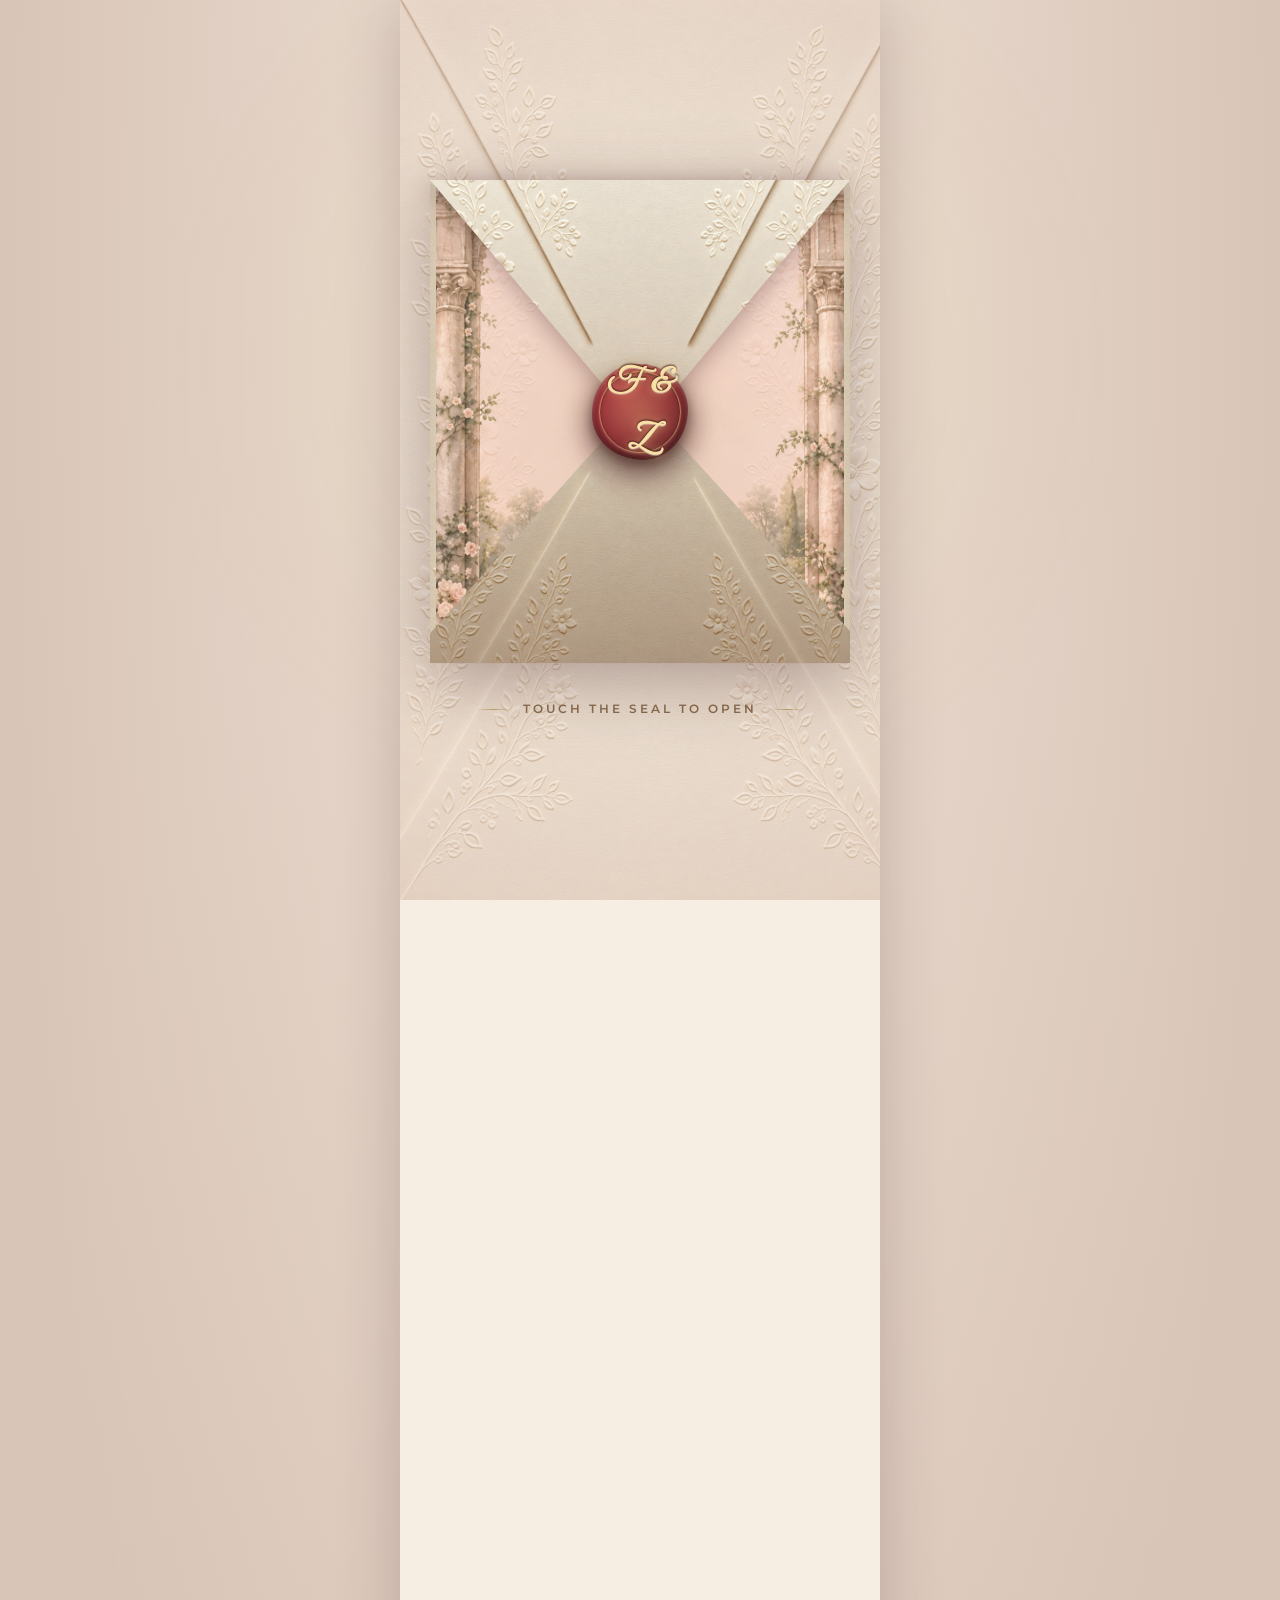
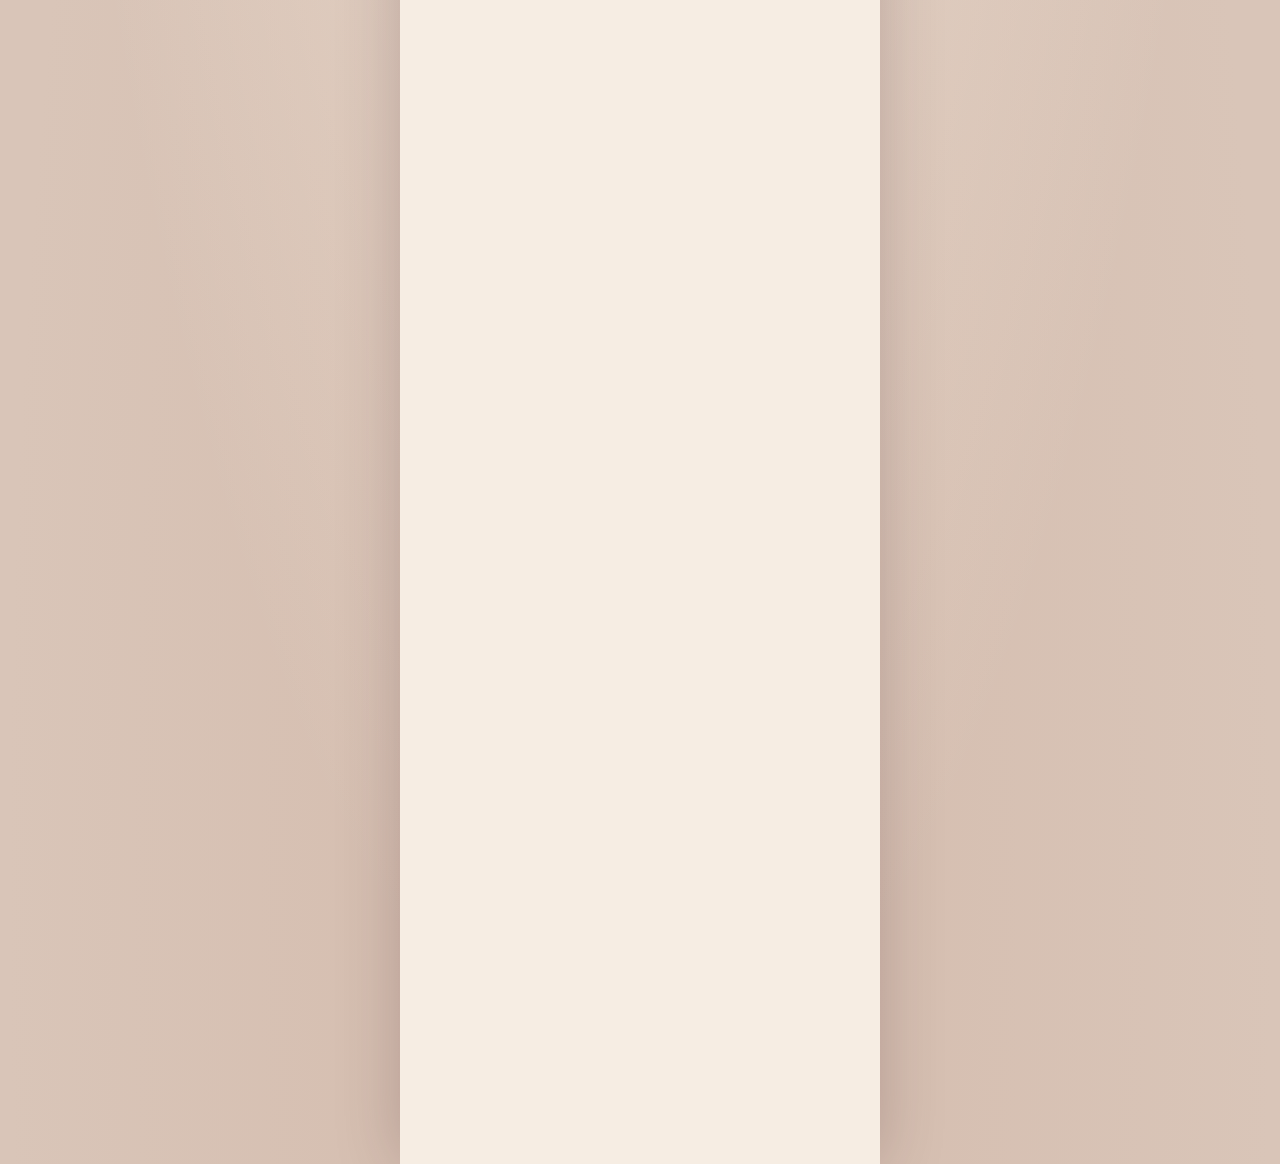
==== commit 1b4927ea: "Expand vertical spacing between hero card modules for balanced layout" ====
--- a/custom_aesthetic_version.html
+++ b/custom_aesthetic_version.html
@@ -111,29 +111,51 @@
         <!-- Hero Content -->
         <div class="hero-content">
           <!-- Bismillah Calligraphy -->
-          <p class="bismillah-calligraphy hero-fade" style="--delay: 0.15s" lang="ar" dir="rtl">
-            بِسْمِ ٱللَّٰهِ ٱلرَّحْمَٰنِ ٱلرَّحِيمِ
-          </p>
-
-          <div class="parents-invitation hero-fade" style="--delay: 0.4s; margin: 12px auto; text-align: center;">
-            <p style="font-family: 'Cormorant Garamond', Georgia, serif; font-size: 20px; font-weight: 600; color: #654849; margin: 0 0 4px; letter-spacing: 0.5px;">Mr. &amp; Mrs. Faisal Sarwar Qureshi</p>
-            <p style="font-family: 'Cormorant Garamond', Georgia, serif; font-size: 15px; font-style: italic; color: #7b5b61; margin: 0 auto; max-width: 320px;">request your presence at the Nikkah ceremony of their<br>beloved daughter</p>
+          <div class="bismillah-block hero-fade" style="--delay: 0.15s; text-align: center; margin-bottom: clamp(22px, 3.8vh, 32px);">
+            <p class="bismillah-calligraphy" style="font-family: 'Amiri Quran', 'Amiri', serif; font-size: 26px; font-weight: 700; color: #241417; line-height: 1.6; margin: 0 0 8px; " lang="ar" dir="rtl">
+              بِسْمِ ٱللَّٰهِ ٱلرَّحْمَٰنِ ٱلرَّحِيمِ
+            </p>
+            <p style="font-family: 'Montserrat', sans-serif; font-size: 8px; font-weight: 700; letter-spacing: 2.2px; color: #45242a; text-transform: uppercase; margin: 0; ">
+              IN THE NAME OF ALLAH, THE MOST GRACIOUS AND THE MOST MERCIFUL
+            </p>
+          </div>
+
+          <div class="parents-invitation hero-fade" style="--delay: 0.35s; margin: 0 auto clamp(24px, 4vh, 36px); text-align: center;">
+            <p style="font-family: 'Cormorant Garamond', Georgia, serif; font-size: 22px; font-weight: 700; font-style: italic; color: #241417; margin: 0 0 7px; letter-spacing: 0.8px; ">Mr. &amp; Mrs. Faisal Sarwar Qureshi</p>
+            <p style="font-family: 'Montserrat', sans-serif; font-size: 8.5px; font-weight: 700; letter-spacing: 1.8px; line-height: 1.6; color: #3b1d22; text-transform: uppercase; margin: 0 auto; max-width: 340px; ">REQUEST THE HONOUR OF YOUR PRESENCE AT THE NIKKAH CEREMONY<br>OF THEIR BELOVED DAUGHTER</p>
           </div>
 
           <!-- Couple Names in Gold Foil Calligraphy -->
-          <h1 class="couple-names hero-fade" style="--delay: 0.75s">
-            <span class="name-bride">Fatima</span>
-            <span class="names-amp" style="font-family: 'Cormorant Garamond', Georgia, serif; font-style: italic; font-size: 20px; letter-spacing: 1px;">With</span>
-            <span class="name-groom">Zaeem</span>
+          <h1 class="couple-names hero-fade" style="--delay: 0.65s; margin: 0 0 clamp(26px, 4.4vh, 38px); text-align: center;">
+            <span class="name-bride" style="font-family: 'Great Vibes', cursive; font-size: 58px; font-weight: 600; color: #8c2432; display: block; line-height: 1.05; ">Fatima</span>
+            <span class="names-amp" style="font-family: 'Cormorant Garamond', Georgia, serif; font-style: italic; font-size: 19px; font-weight: 700; color: #45242a; display: block; margin: clamp(8px, 1.5vh, 12px) auto clamp(6px, 1.2vh, 10px); letter-spacing: 1.5px; ">with</span>
+            <span class="name-groom" style="font-family: 'Great Vibes', cursive; font-size: 58px; font-weight: 600; color: #8c2432; display: block; line-height: 1.05; ">Zaeem</span>
           </h1>
 
-          <p class="hero-date hero-fade" style="--delay: 1.1s">
-            6 January 2027
-          </p>
-
-          <p class="hero-location hero-fade" style="--delay: 1.3s">
-            ARJAAN BY ROTANA · DUBAI
-          </p>
+          <!-- Date & Time Reference Design Badge -->
+          <div class="event-badge hero-fade" style="--delay: 0.95s; margin: 0 auto; text-align: center;">
+            <p style="font-family: 'Montserrat', sans-serif; font-size: 8.5px; font-weight: 700; letter-spacing: 2.4px; color: #45242a; text-transform: uppercase; margin: 0 0 8px; ">INSHA ALLAH ON</p>
+            <div style="display: flex; flex-direction: column; align-items: center; margin: 0 auto;">
+              <div style="font-family: 'Montserrat', sans-serif; font-size: 10px; font-weight: 700; letter-spacing: 3px; color: #241417; text-transform: uppercase; margin-bottom: 6px; ">JANUARY</div>
+              <div style="display: flex; align-items: center; justify-content: center;">
+                <div style="display: flex; flex-direction: column; align-items: center; width: 100px;">
+                  <span style="display: block; width: 100%; height: 1.5px; background: #45242a; "></span>
+                  <span style="font-family: 'Montserrat', sans-serif; font-size: 10.5px; font-weight: 700; letter-spacing: 2.2px; color: #241417; padding: 5px 4px; ">WEDNESDAY</span>
+                  <span style="display: block; width: 100%; height: 1.5px; background: #45242a; "></span>
+                </div>
+                <div style="display: flex; align-items: center; justify-content: center; border-left: 1.5px solid #45242a; border-right: 1.5px solid #45242a; padding: 0 14px; margin: 0 4px;">
+                  <span style="font-family: 'Cormorant Garamond', Georgia, serif; font-size: 38px; font-weight: 700; line-height: 0.95; color: #8c2432; ">6</span>
+                </div>
+                <div style="display: flex; flex-direction: column; align-items: center; width: 100px;">
+                  <span style="display: block; width: 100%; height: 1.5px; background: #45242a; "></span>
+                  <span style="font-family: 'Montserrat', sans-serif; font-size: 10.5px; font-weight: 700; letter-spacing: 2.2px; color: #241417; padding: 5px 4px; ">2027</span>
+                  <span style="display: block; width: 100%; height: 1.5px; background: #45242a; "></span>
+                </div>
+              </div>
+            </div>
+            <p style="font-family: 'Montserrat', sans-serif; font-size: 9px; font-weight: 700; letter-spacing: 2.2px; color: #241417; text-transform: uppercase; margin: clamp(10px, 1.8vh, 14px) 0 clamp(6px, 1.2vh, 8px); ">AT 8:00 PM · DINNER 8:30 PM</p>
+            <p style="font-family: 'Montserrat', sans-serif; font-size: 8.5px; font-weight: 700; letter-spacing: 2.4px; text-transform: uppercase; color: #45242a; margin: 0; ">ARJAAN BY ROTANA · DUBAI</p>
+          </div>
         </div>
 
         <!-- Serene Pond & Animated Swans -->
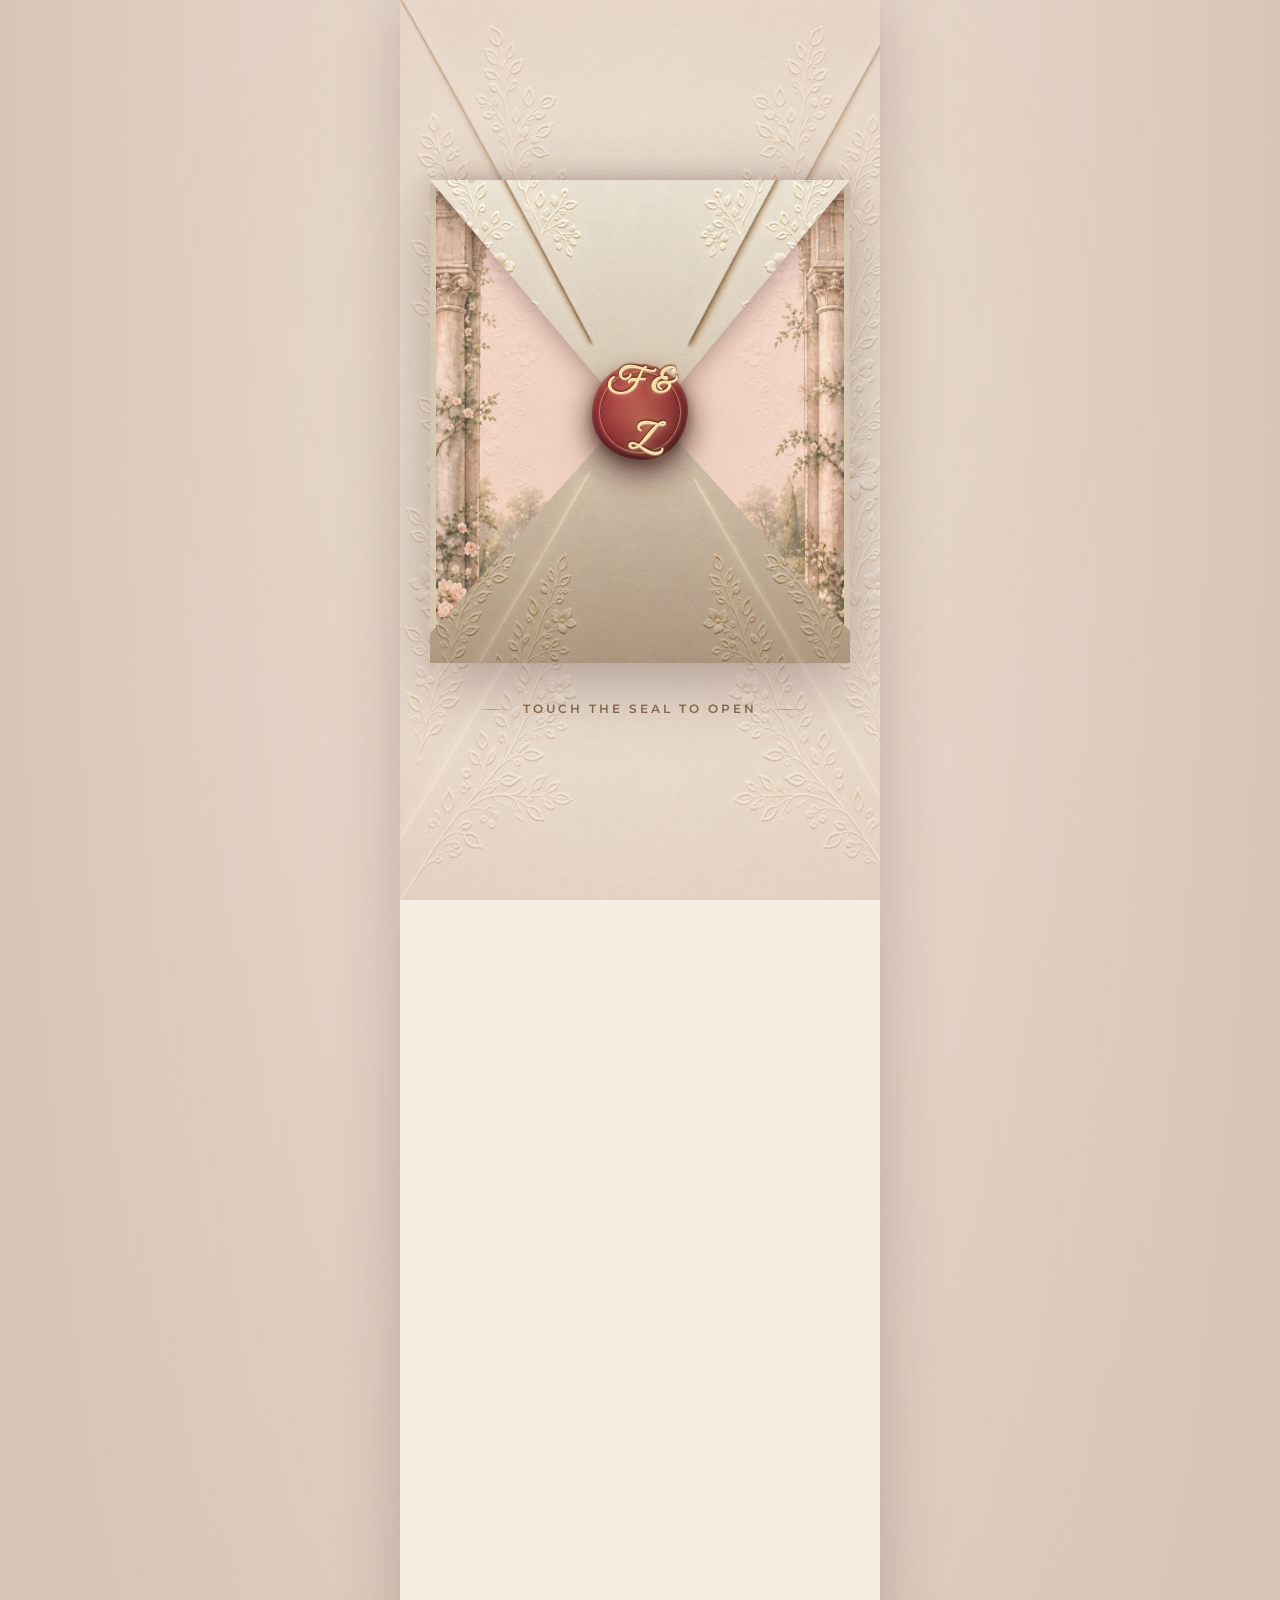
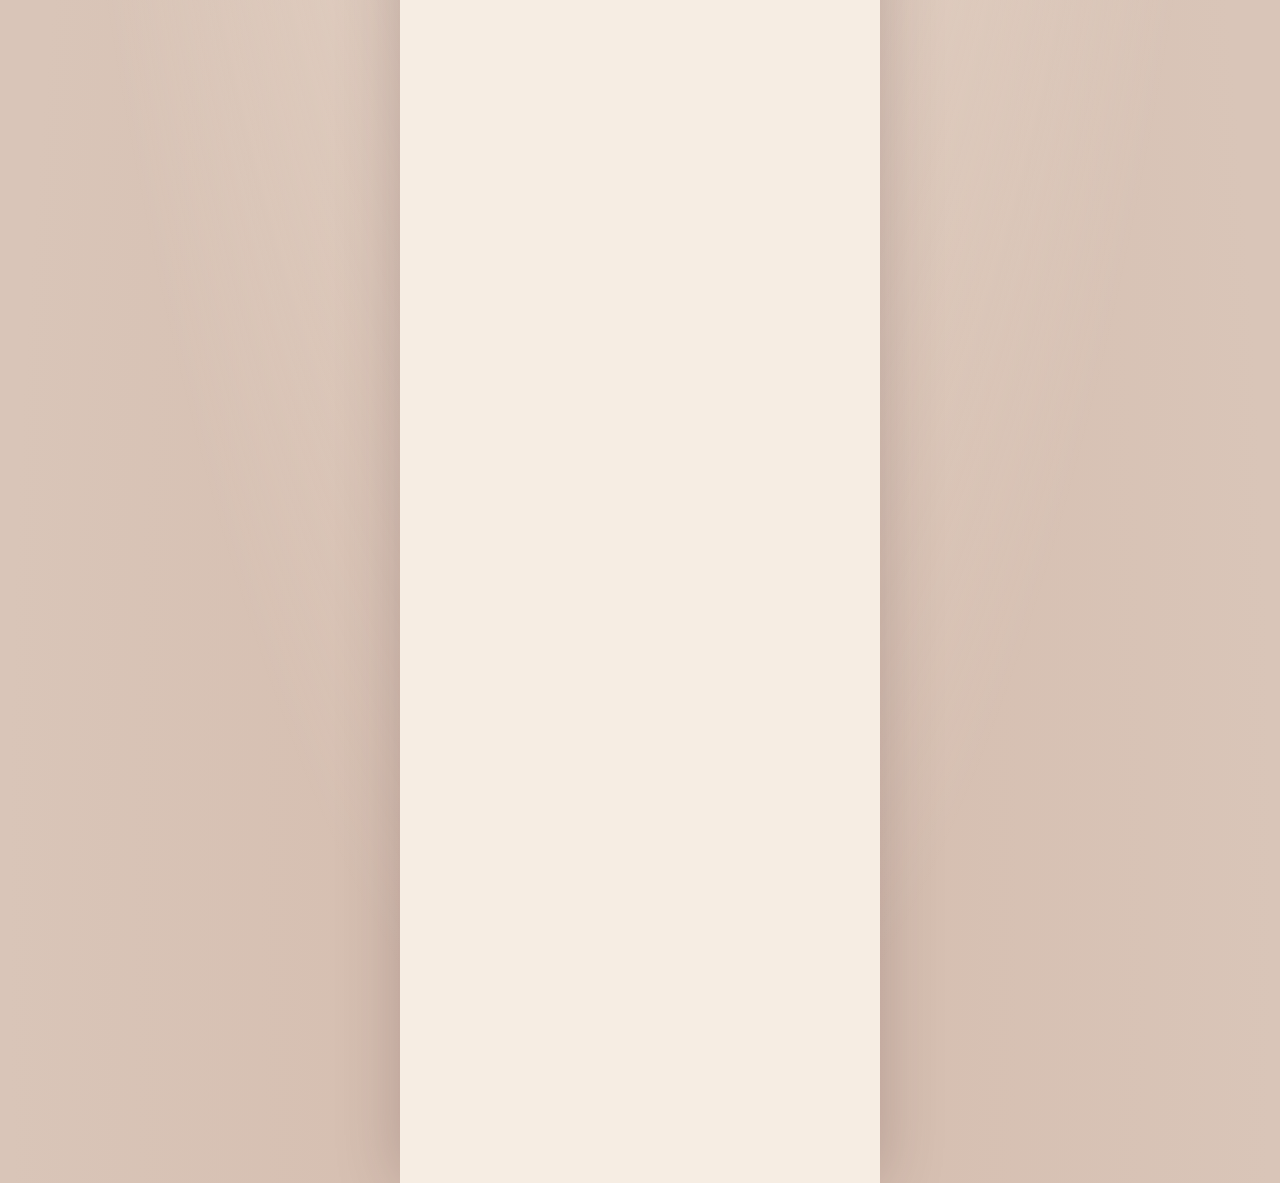
==== commit 0555e40e: "Fix spacing and line break between Arabic Bismillah and English translation" ====
--- a/custom_aesthetic_version.html
+++ b/custom_aesthetic_version.html
@@ -112,11 +112,11 @@
         <div class="hero-content">
           <!-- Bismillah Calligraphy -->
           <div class="bismillah-block hero-fade" style="--delay: 0.15s; text-align: center; margin-bottom: clamp(22px, 3.8vh, 32px);">
-            <p class="bismillah-calligraphy" style="font-family: 'Amiri Quran', 'Amiri', serif; font-size: 26px; font-weight: 700; color: #241417; line-height: 1.6; margin: 0 0 8px; " lang="ar" dir="rtl">
+            <p class="bismillah-calligraphy" style="font-family: 'Amiri Quran', 'Amiri', serif; font-size: 26px; font-weight: 700; color: #241417; line-height: 1.7; margin: 0 0 clamp(16px, 2.5vh, 22px); padding-bottom: 4px;" lang="ar" dir="rtl">
               بِسْمِ ٱللَّٰهِ ٱلرَّحْمَٰنِ ٱلرَّحِيمِ
             </p>
-            <p style="font-family: 'Montserrat', sans-serif; font-size: 8px; font-weight: 700; letter-spacing: 2.2px; color: #45242a; text-transform: uppercase; margin: 0; ">
-              IN THE NAME OF ALLAH, THE MOST GRACIOUS AND THE MOST MERCIFUL
+            <p style="font-family: 'Montserrat', sans-serif; font-size: 8px; font-weight: 700; letter-spacing: 2px; line-height: 1.65; color: #45242a; text-transform: uppercase; margin: 0 auto; max-width: 320px;">
+              IN THE NAME OF ALLAH, THE MOST GRACIOUS<br>AND THE MOST MERCIFUL
             </p>
           </div>
 
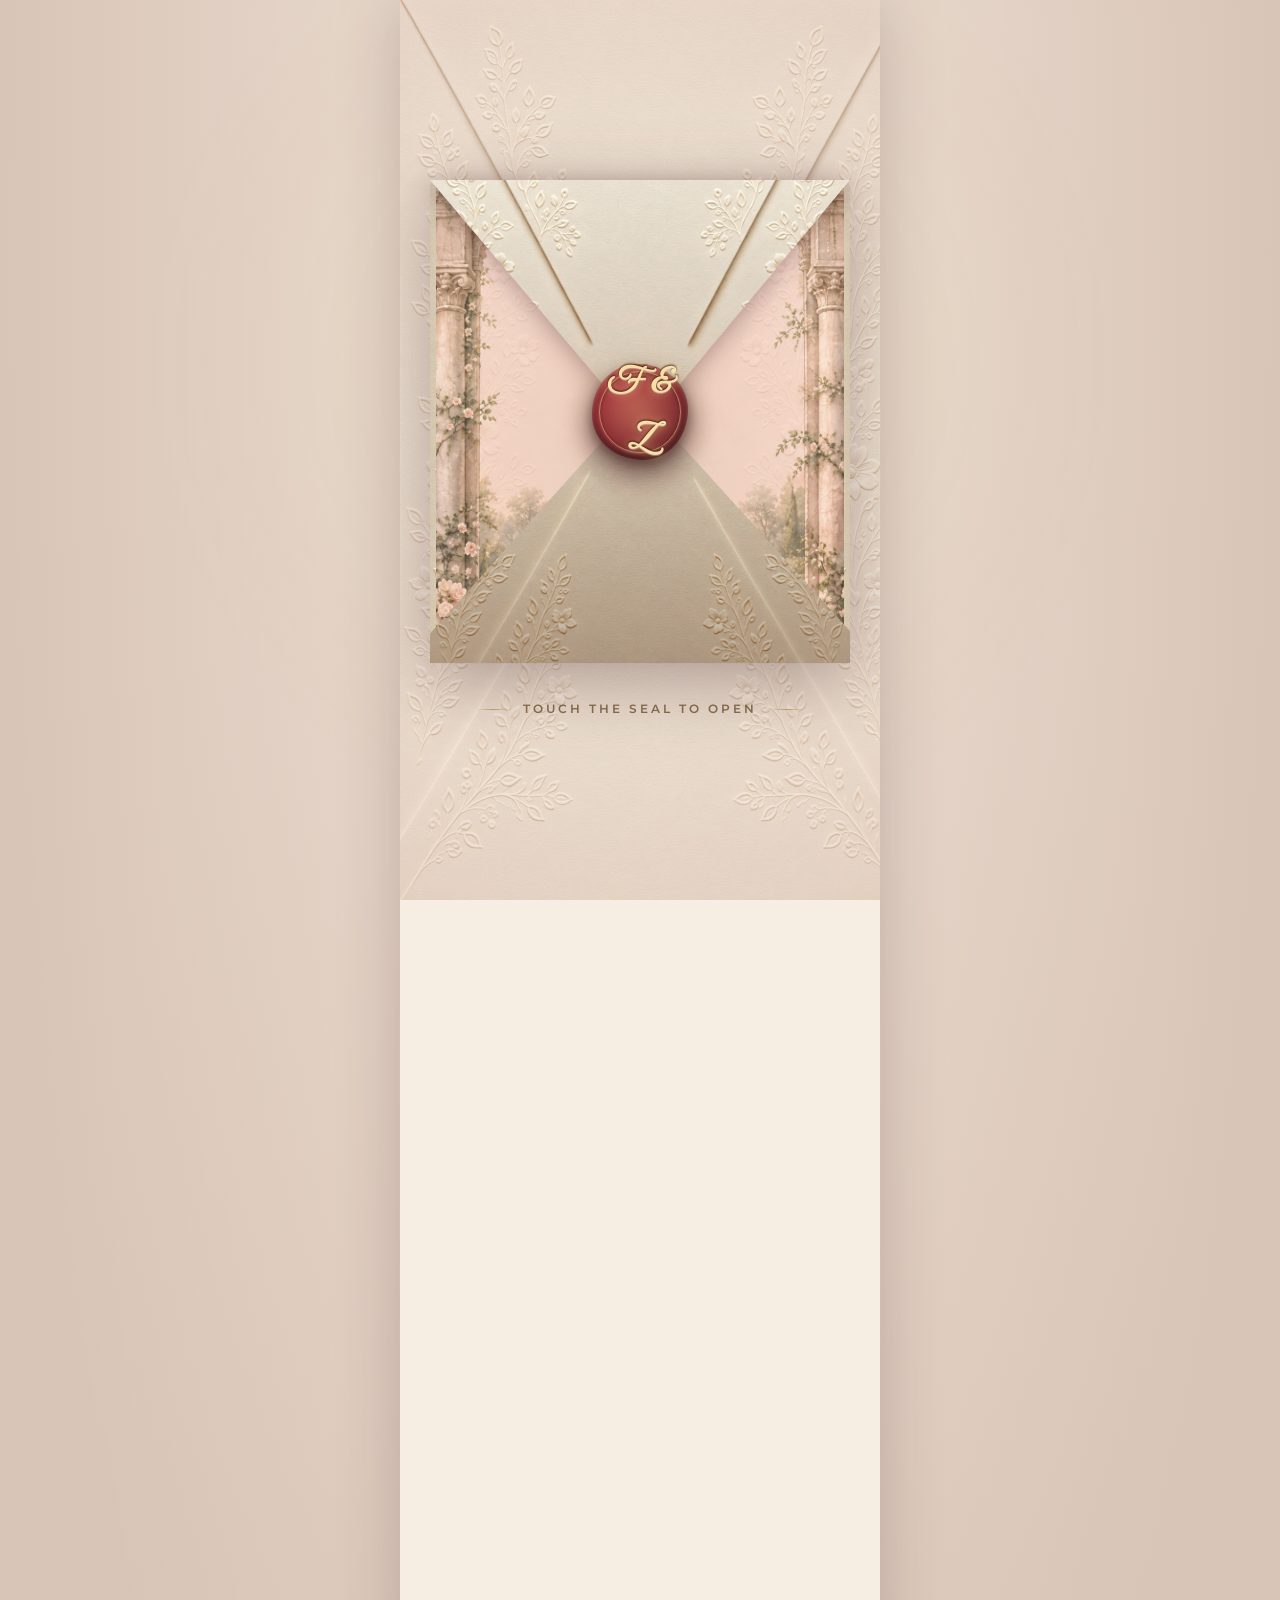
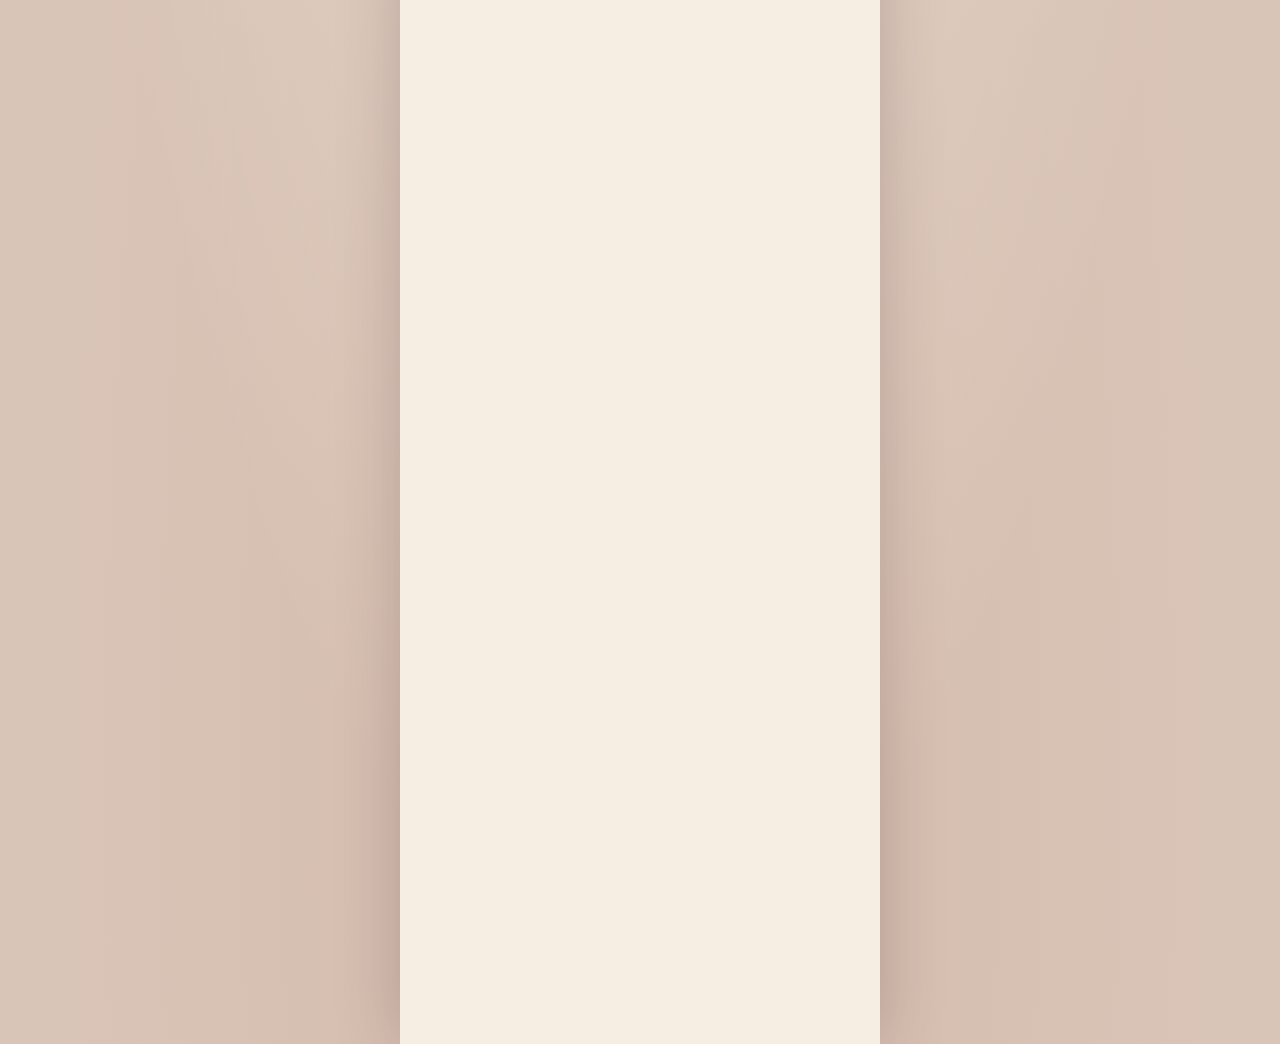
==== commit cfc2a4bf: "Compact vertical spacing and raise hero content to keep bottom lines clear of lake landscape" ====
--- a/custom_aesthetic_version.html
+++ b/custom_aesthetic_version.html
@@ -109,52 +109,52 @@
         </div>
 
         <!-- Hero Content -->
-        <div class="hero-content">
+        <div class="hero-content" style="top: 9% !important;">
           <!-- Bismillah Calligraphy -->
-          <div class="bismillah-block hero-fade" style="--delay: 0.15s; text-align: center; margin-bottom: clamp(22px, 3.8vh, 32px);">
-            <p class="bismillah-calligraphy" style="font-family: 'Amiri Quran', 'Amiri', serif; font-size: 26px; font-weight: 700; color: #241417; line-height: 1.7; margin: 0 0 clamp(16px, 2.5vh, 22px); padding-bottom: 4px;" lang="ar" dir="rtl">
+          <div class="bismillah-block hero-fade" style="--delay: 0.15s; text-align: center; margin-bottom: clamp(12px, 2.2vh, 18px);">
+            <p class="bismillah-calligraphy" style="font-family: 'Amiri Quran', 'Amiri', serif; font-size: 24px; font-weight: 700; color: #241417; line-height: 1.5; margin: 0 0 11px; padding-bottom: 2px;" lang="ar" dir="rtl">
               بِسْمِ ٱللَّٰهِ ٱلرَّحْمَٰنِ ٱلرَّحِيمِ
             </p>
-            <p style="font-family: 'Montserrat', sans-serif; font-size: 8px; font-weight: 700; letter-spacing: 2px; line-height: 1.65; color: #45242a; text-transform: uppercase; margin: 0 auto; max-width: 320px;">
+            <p style="font-family: 'Montserrat', sans-serif; font-size: 8px; font-weight: 700; letter-spacing: 1.8px; line-height: 1.5; color: #45242a; text-transform: uppercase; margin: 0 auto; max-width: 320px;">
               IN THE NAME OF ALLAH, THE MOST GRACIOUS<br>AND THE MOST MERCIFUL
             </p>
           </div>
 
-          <div class="parents-invitation hero-fade" style="--delay: 0.35s; margin: 0 auto clamp(24px, 4vh, 36px); text-align: center;">
-            <p style="font-family: 'Cormorant Garamond', Georgia, serif; font-size: 22px; font-weight: 700; font-style: italic; color: #241417; margin: 0 0 7px; letter-spacing: 0.8px; ">Mr. &amp; Mrs. Faisal Sarwar Qureshi</p>
-            <p style="font-family: 'Montserrat', sans-serif; font-size: 8.5px; font-weight: 700; letter-spacing: 1.8px; line-height: 1.6; color: #3b1d22; text-transform: uppercase; margin: 0 auto; max-width: 340px; ">REQUEST THE HONOUR OF YOUR PRESENCE AT THE NIKKAH CEREMONY<br>OF THEIR BELOVED DAUGHTER</p>
+          <div class="parents-invitation hero-fade" style="--delay: 0.35s; margin: 0 auto clamp(14px, 2.4vh, 20px); text-align: center;">
+            <p style="font-family: 'Cormorant Garamond', Georgia, serif; font-size: 21px; font-weight: 700; font-style: italic; color: #241417; margin: 0 0 4px; letter-spacing: 0.8px; ">Mr. &amp; Mrs. Faisal Sarwar Qureshi</p>
+            <p style="font-family: 'Montserrat', sans-serif; font-size: 8px; font-weight: 700; letter-spacing: 1.8px; line-height: 1.45; color: #3b1d22; text-transform: uppercase; margin: 0 auto; max-width: 330px; ">REQUEST THE HONOUR OF YOUR PRESENCE AT THE NIKKAH CEREMONY<br>OF THEIR BELOVED DAUGHTER</p>
           </div>
 
           <!-- Couple Names in Gold Foil Calligraphy -->
-          <h1 class="couple-names hero-fade" style="--delay: 0.65s; margin: 0 0 clamp(26px, 4.4vh, 38px); text-align: center;">
-            <span class="name-bride" style="font-family: 'Great Vibes', cursive; font-size: 58px; font-weight: 600; color: #8c2432; display: block; line-height: 1.05; ">Fatima</span>
-            <span class="names-amp" style="font-family: 'Cormorant Garamond', Georgia, serif; font-style: italic; font-size: 19px; font-weight: 700; color: #45242a; display: block; margin: clamp(8px, 1.5vh, 12px) auto clamp(6px, 1.2vh, 10px); letter-spacing: 1.5px; ">with</span>
-            <span class="name-groom" style="font-family: 'Great Vibes', cursive; font-size: 58px; font-weight: 600; color: #8c2432; display: block; line-height: 1.05; ">Zaeem</span>
+          <h1 class="couple-names hero-fade" style="--delay: 0.65s; margin: 0 0 clamp(14px, 2.4vh, 20px); text-align: center;">
+            <span class="name-bride" style="font-family: 'Great Vibes', cursive; font-size: 52px; font-weight: 600; color: #8c2432; display: block; line-height: 1.0; ">Fatima</span>
+            <span class="names-amp" style="font-family: 'Cormorant Garamond', Georgia, serif; font-style: italic; font-size: 18px; font-weight: 700; color: #45242a; display: block; margin: 4px auto 3px; letter-spacing: 1.5px; ">with</span>
+            <span class="name-groom" style="font-family: 'Great Vibes', cursive; font-size: 52px; font-weight: 600; color: #8c2432; display: block; line-height: 1.0; ">Zaeem</span>
           </h1>
 
           <!-- Date & Time Reference Design Badge -->
           <div class="event-badge hero-fade" style="--delay: 0.95s; margin: 0 auto; text-align: center;">
-            <p style="font-family: 'Montserrat', sans-serif; font-size: 8.5px; font-weight: 700; letter-spacing: 2.4px; color: #45242a; text-transform: uppercase; margin: 0 0 8px; ">INSHA ALLAH ON</p>
+            <p style="font-family: 'Montserrat', sans-serif; font-size: 8px; font-weight: 700; letter-spacing: 2px; color: #45242a; text-transform: uppercase; margin: 0 0 4px; ">INSHA ALLAH ON</p>
             <div style="display: flex; flex-direction: column; align-items: center; margin: 0 auto;">
-              <div style="font-family: 'Montserrat', sans-serif; font-size: 10px; font-weight: 700; letter-spacing: 3px; color: #241417; text-transform: uppercase; margin-bottom: 6px; ">JANUARY</div>
+              <div style="font-family: 'Montserrat', sans-serif; font-size: 9.5px; font-weight: 700; letter-spacing: 3px; color: #241417; text-transform: uppercase; margin-bottom: 3px; ">JANUARY</div>
               <div style="display: flex; align-items: center; justify-content: center;">
-                <div style="display: flex; flex-direction: column; align-items: center; width: 100px;">
+                <div style="display: flex; flex-direction: column; align-items: center; width: 95px;">
                   <span style="display: block; width: 100%; height: 1.5px; background: #45242a; "></span>
-                  <span style="font-family: 'Montserrat', sans-serif; font-size: 10.5px; font-weight: 700; letter-spacing: 2.2px; color: #241417; padding: 5px 4px; ">WEDNESDAY</span>
+                  <span style="font-family: 'Montserrat', sans-serif; font-size: 10px; font-weight: 700; letter-spacing: 2px; color: #241417; padding: 3px 2px; ">WEDNESDAY</span>
                   <span style="display: block; width: 100%; height: 1.5px; background: #45242a; "></span>
                 </div>
-                <div style="display: flex; align-items: center; justify-content: center; border-left: 1.5px solid #45242a; border-right: 1.5px solid #45242a; padding: 0 14px; margin: 0 4px;">
-                  <span style="font-family: 'Cormorant Garamond', Georgia, serif; font-size: 38px; font-weight: 700; line-height: 0.95; color: #8c2432; ">6</span>
+                <div style="display: flex; align-items: center; justify-content: center; border-left: 1.5px solid #45242a; border-right: 1.5px solid #45242a; padding: 0 12px; margin: 0 4px;">
+                  <span style="font-family: 'Cormorant Garamond', Georgia, serif; font-size: 36px; font-weight: 700; line-height: 0.95; color: #8c2432; ">6</span>
                 </div>
-                <div style="display: flex; flex-direction: column; align-items: center; width: 100px;">
+                <div style="display: flex; flex-direction: column; align-items: center; width: 95px;">
                   <span style="display: block; width: 100%; height: 1.5px; background: #45242a; "></span>
-                  <span style="font-family: 'Montserrat', sans-serif; font-size: 10.5px; font-weight: 700; letter-spacing: 2.2px; color: #241417; padding: 5px 4px; ">2027</span>
+                  <span style="font-family: 'Montserrat', sans-serif; font-size: 10px; font-weight: 700; letter-spacing: 2px; color: #241417; padding: 3px 2px; ">2027</span>
                   <span style="display: block; width: 100%; height: 1.5px; background: #45242a; "></span>
                 </div>
               </div>
             </div>
-            <p style="font-family: 'Montserrat', sans-serif; font-size: 9px; font-weight: 700; letter-spacing: 2.2px; color: #241417; text-transform: uppercase; margin: clamp(10px, 1.8vh, 14px) 0 clamp(6px, 1.2vh, 8px); ">AT 8:00 PM · DINNER 8:30 PM</p>
-            <p style="font-family: 'Montserrat', sans-serif; font-size: 8.5px; font-weight: 700; letter-spacing: 2.4px; text-transform: uppercase; color: #45242a; margin: 0; ">ARJAAN BY ROTANA · DUBAI</p>
+            <p style="font-family: 'Montserrat', sans-serif; font-size: 8.5px; font-weight: 700; letter-spacing: 2px; color: #1a0a0d; text-transform: uppercase; margin: 6px 0 2px; ">AT 8:00 PM · DINNER 8:30 PM</p>
+            <p style="font-family: 'Montserrat', sans-serif; font-size: 8px; font-weight: 700; letter-spacing: 2.2px; text-transform: uppercase; color: #241215; margin: 0; ">ARJAAN BY ROTANA · DUBAI</p>
           </div>
         </div>
 
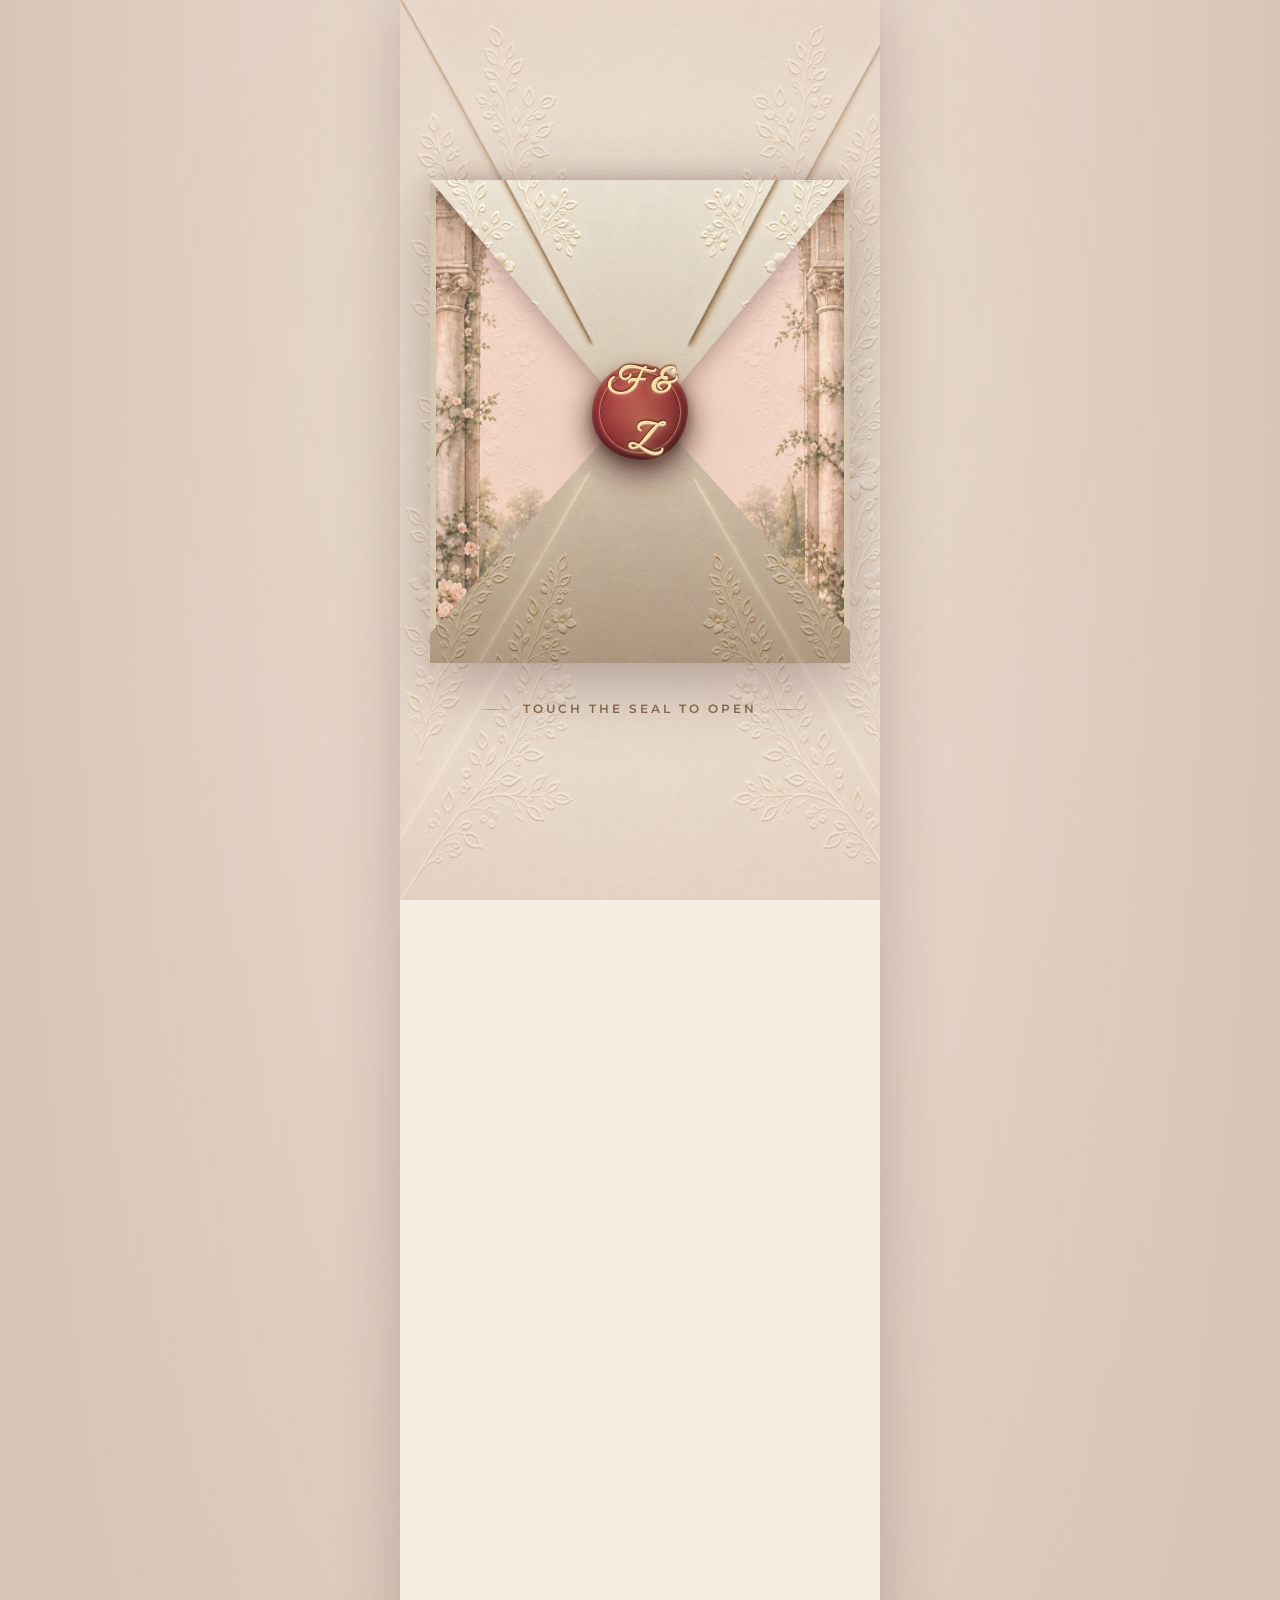
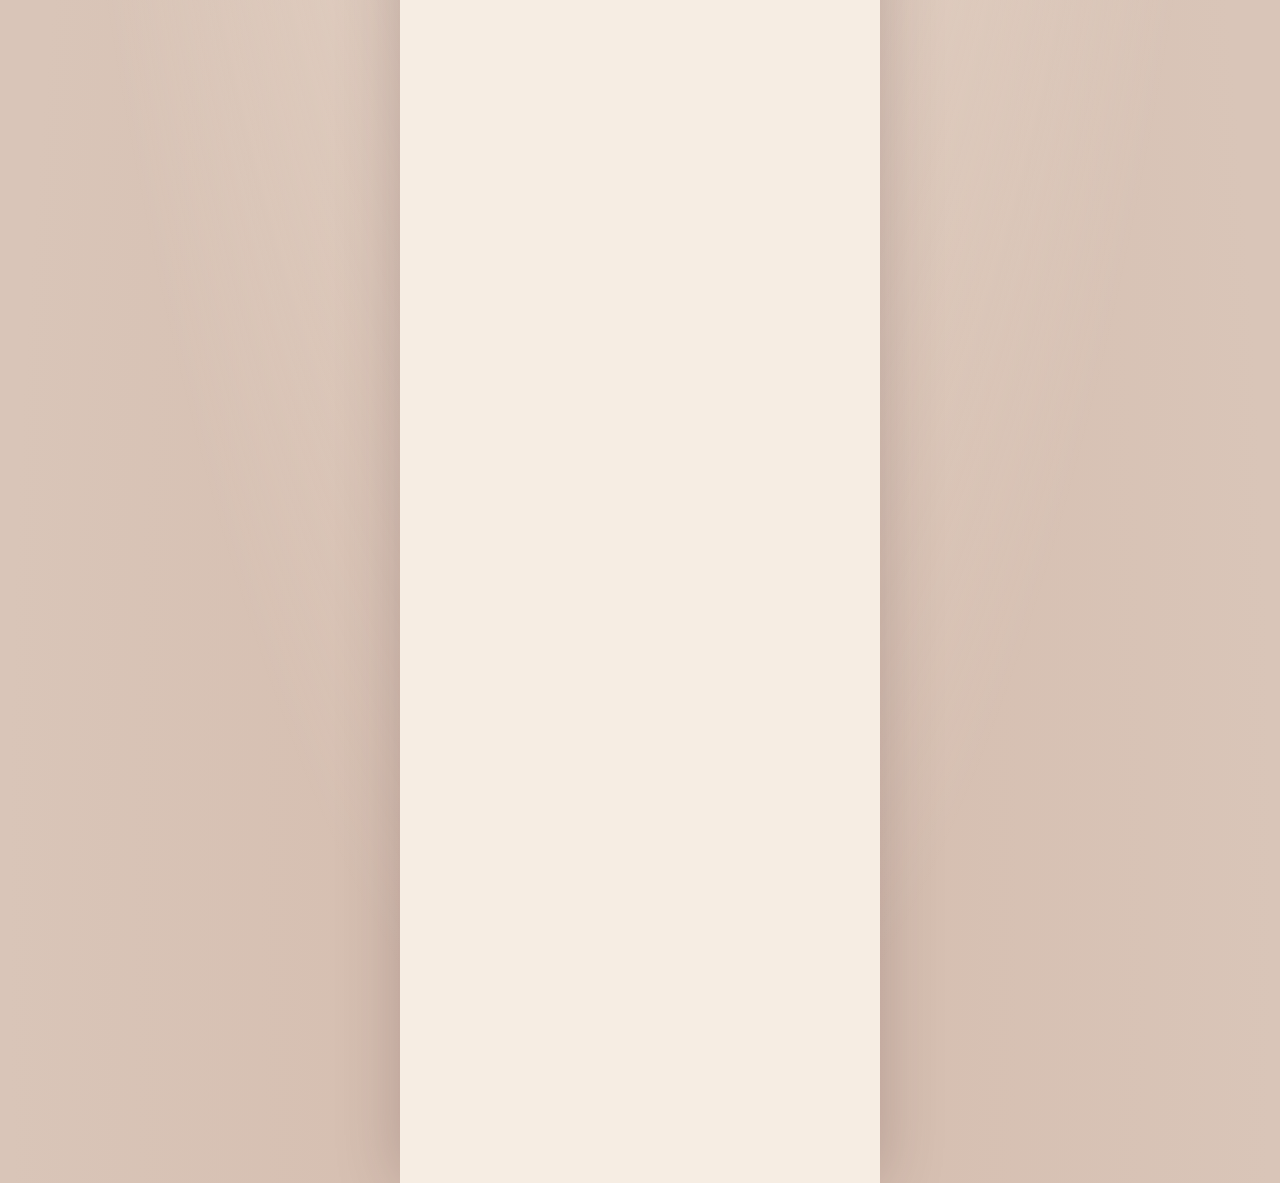
==== commit 04ed467f: "Revert "Compact vertical spacing and raise hero content to keep bottom lines clear of lake landscape" ====
--- a/custom_aesthetic_version.html
+++ b/custom_aesthetic_version.html
@@ -109,52 +109,52 @@
         </div>
 
         <!-- Hero Content -->
-        <div class="hero-content" style="top: 9% !important;">
+        <div class="hero-content">
           <!-- Bismillah Calligraphy -->
-          <div class="bismillah-block hero-fade" style="--delay: 0.15s; text-align: center; margin-bottom: clamp(12px, 2.2vh, 18px);">
-            <p class="bismillah-calligraphy" style="font-family: 'Amiri Quran', 'Amiri', serif; font-size: 24px; font-weight: 700; color: #241417; line-height: 1.5; margin: 0 0 11px; padding-bottom: 2px;" lang="ar" dir="rtl">
+          <div class="bismillah-block hero-fade" style="--delay: 0.15s; text-align: center; margin-bottom: clamp(22px, 3.8vh, 32px);">
+            <p class="bismillah-calligraphy" style="font-family: 'Amiri Quran', 'Amiri', serif; font-size: 26px; font-weight: 700; color: #241417; line-height: 1.7; margin: 0 0 clamp(16px, 2.5vh, 22px); padding-bottom: 4px;" lang="ar" dir="rtl">
               بِسْمِ ٱللَّٰهِ ٱلرَّحْمَٰنِ ٱلرَّحِيمِ
             </p>
-            <p style="font-family: 'Montserrat', sans-serif; font-size: 8px; font-weight: 700; letter-spacing: 1.8px; line-height: 1.5; color: #45242a; text-transform: uppercase; margin: 0 auto; max-width: 320px;">
+            <p style="font-family: 'Montserrat', sans-serif; font-size: 8px; font-weight: 700; letter-spacing: 2px; line-height: 1.65; color: #45242a; text-transform: uppercase; margin: 0 auto; max-width: 320px;">
               IN THE NAME OF ALLAH, THE MOST GRACIOUS<br>AND THE MOST MERCIFUL
             </p>
           </div>
 
-          <div class="parents-invitation hero-fade" style="--delay: 0.35s; margin: 0 auto clamp(14px, 2.4vh, 20px); text-align: center;">
-            <p style="font-family: 'Cormorant Garamond', Georgia, serif; font-size: 21px; font-weight: 700; font-style: italic; color: #241417; margin: 0 0 4px; letter-spacing: 0.8px; ">Mr. &amp; Mrs. Faisal Sarwar Qureshi</p>
-            <p style="font-family: 'Montserrat', sans-serif; font-size: 8px; font-weight: 700; letter-spacing: 1.8px; line-height: 1.45; color: #3b1d22; text-transform: uppercase; margin: 0 auto; max-width: 330px; ">REQUEST THE HONOUR OF YOUR PRESENCE AT THE NIKKAH CEREMONY<br>OF THEIR BELOVED DAUGHTER</p>
+          <div class="parents-invitation hero-fade" style="--delay: 0.35s; margin: 0 auto clamp(24px, 4vh, 36px); text-align: center;">
+            <p style="font-family: 'Cormorant Garamond', Georgia, serif; font-size: 22px; font-weight: 700; font-style: italic; color: #241417; margin: 0 0 7px; letter-spacing: 0.8px; ">Mr. &amp; Mrs. Faisal Sarwar Qureshi</p>
+            <p style="font-family: 'Montserrat', sans-serif; font-size: 8.5px; font-weight: 700; letter-spacing: 1.8px; line-height: 1.6; color: #3b1d22; text-transform: uppercase; margin: 0 auto; max-width: 340px; ">REQUEST THE HONOUR OF YOUR PRESENCE AT THE NIKKAH CEREMONY<br>OF THEIR BELOVED DAUGHTER</p>
           </div>
 
           <!-- Couple Names in Gold Foil Calligraphy -->
-          <h1 class="couple-names hero-fade" style="--delay: 0.65s; margin: 0 0 clamp(14px, 2.4vh, 20px); text-align: center;">
-            <span class="name-bride" style="font-family: 'Great Vibes', cursive; font-size: 52px; font-weight: 600; color: #8c2432; display: block; line-height: 1.0; ">Fatima</span>
-            <span class="names-amp" style="font-family: 'Cormorant Garamond', Georgia, serif; font-style: italic; font-size: 18px; font-weight: 700; color: #45242a; display: block; margin: 4px auto 3px; letter-spacing: 1.5px; ">with</span>
-            <span class="name-groom" style="font-family: 'Great Vibes', cursive; font-size: 52px; font-weight: 600; color: #8c2432; display: block; line-height: 1.0; ">Zaeem</span>
+          <h1 class="couple-names hero-fade" style="--delay: 0.65s; margin: 0 0 clamp(26px, 4.4vh, 38px); text-align: center;">
+            <span class="name-bride" style="font-family: 'Great Vibes', cursive; font-size: 58px; font-weight: 600; color: #8c2432; display: block; line-height: 1.05; ">Fatima</span>
+            <span class="names-amp" style="font-family: 'Cormorant Garamond', Georgia, serif; font-style: italic; font-size: 19px; font-weight: 700; color: #45242a; display: block; margin: clamp(8px, 1.5vh, 12px) auto clamp(6px, 1.2vh, 10px); letter-spacing: 1.5px; ">with</span>
+            <span class="name-groom" style="font-family: 'Great Vibes', cursive; font-size: 58px; font-weight: 600; color: #8c2432; display: block; line-height: 1.05; ">Zaeem</span>
           </h1>
 
           <!-- Date & Time Reference Design Badge -->
           <div class="event-badge hero-fade" style="--delay: 0.95s; margin: 0 auto; text-align: center;">
-            <p style="font-family: 'Montserrat', sans-serif; font-size: 8px; font-weight: 700; letter-spacing: 2px; color: #45242a; text-transform: uppercase; margin: 0 0 4px; ">INSHA ALLAH ON</p>
+            <p style="font-family: 'Montserrat', sans-serif; font-size: 8.5px; font-weight: 700; letter-spacing: 2.4px; color: #45242a; text-transform: uppercase; margin: 0 0 8px; ">INSHA ALLAH ON</p>
             <div style="display: flex; flex-direction: column; align-items: center; margin: 0 auto;">
-              <div style="font-family: 'Montserrat', sans-serif; font-size: 9.5px; font-weight: 700; letter-spacing: 3px; color: #241417; text-transform: uppercase; margin-bottom: 3px; ">JANUARY</div>
+              <div style="font-family: 'Montserrat', sans-serif; font-size: 10px; font-weight: 700; letter-spacing: 3px; color: #241417; text-transform: uppercase; margin-bottom: 6px; ">JANUARY</div>
               <div style="display: flex; align-items: center; justify-content: center;">
-                <div style="display: flex; flex-direction: column; align-items: center; width: 95px;">
+                <div style="display: flex; flex-direction: column; align-items: center; width: 100px;">
                   <span style="display: block; width: 100%; height: 1.5px; background: #45242a; "></span>
-                  <span style="font-family: 'Montserrat', sans-serif; font-size: 10px; font-weight: 700; letter-spacing: 2px; color: #241417; padding: 3px 2px; ">WEDNESDAY</span>
+                  <span style="font-family: 'Montserrat', sans-serif; font-size: 10.5px; font-weight: 700; letter-spacing: 2.2px; color: #241417; padding: 5px 4px; ">WEDNESDAY</span>
                   <span style="display: block; width: 100%; height: 1.5px; background: #45242a; "></span>
                 </div>
-                <div style="display: flex; align-items: center; justify-content: center; border-left: 1.5px solid #45242a; border-right: 1.5px solid #45242a; padding: 0 12px; margin: 0 4px;">
-                  <span style="font-family: 'Cormorant Garamond', Georgia, serif; font-size: 36px; font-weight: 700; line-height: 0.95; color: #8c2432; ">6</span>
+                <div style="display: flex; align-items: center; justify-content: center; border-left: 1.5px solid #45242a; border-right: 1.5px solid #45242a; padding: 0 14px; margin: 0 4px;">
+                  <span style="font-family: 'Cormorant Garamond', Georgia, serif; font-size: 38px; font-weight: 700; line-height: 0.95; color: #8c2432; ">6</span>
                 </div>
-                <div style="display: flex; flex-direction: column; align-items: center; width: 95px;">
+                <div style="display: flex; flex-direction: column; align-items: center; width: 100px;">
                   <span style="display: block; width: 100%; height: 1.5px; background: #45242a; "></span>
-                  <span style="font-family: 'Montserrat', sans-serif; font-size: 10px; font-weight: 700; letter-spacing: 2px; color: #241417; padding: 3px 2px; ">2027</span>
+                  <span style="font-family: 'Montserrat', sans-serif; font-size: 10.5px; font-weight: 700; letter-spacing: 2.2px; color: #241417; padding: 5px 4px; ">2027</span>
                   <span style="display: block; width: 100%; height: 1.5px; background: #45242a; "></span>
                 </div>
               </div>
             </div>
-            <p style="font-family: 'Montserrat', sans-serif; font-size: 8.5px; font-weight: 700; letter-spacing: 2px; color: #1a0a0d; text-transform: uppercase; margin: 6px 0 2px; ">AT 8:00 PM · DINNER 8:30 PM</p>
-            <p style="font-family: 'Montserrat', sans-serif; font-size: 8px; font-weight: 700; letter-spacing: 2.2px; text-transform: uppercase; color: #241215; margin: 0; ">ARJAAN BY ROTANA · DUBAI</p>
+            <p style="font-family: 'Montserrat', sans-serif; font-size: 9px; font-weight: 700; letter-spacing: 2.2px; color: #241417; text-transform: uppercase; margin: clamp(10px, 1.8vh, 14px) 0 clamp(6px, 1.2vh, 8px); ">AT 8:00 PM · DINNER 8:30 PM</p>
+            <p style="font-family: 'Montserrat', sans-serif; font-size: 8.5px; font-weight: 700; letter-spacing: 2.4px; text-transform: uppercase; color: #45242a; margin: 0; ">ARJAAN BY ROTANA · DUBAI</p>
           </div>
         </div>
 
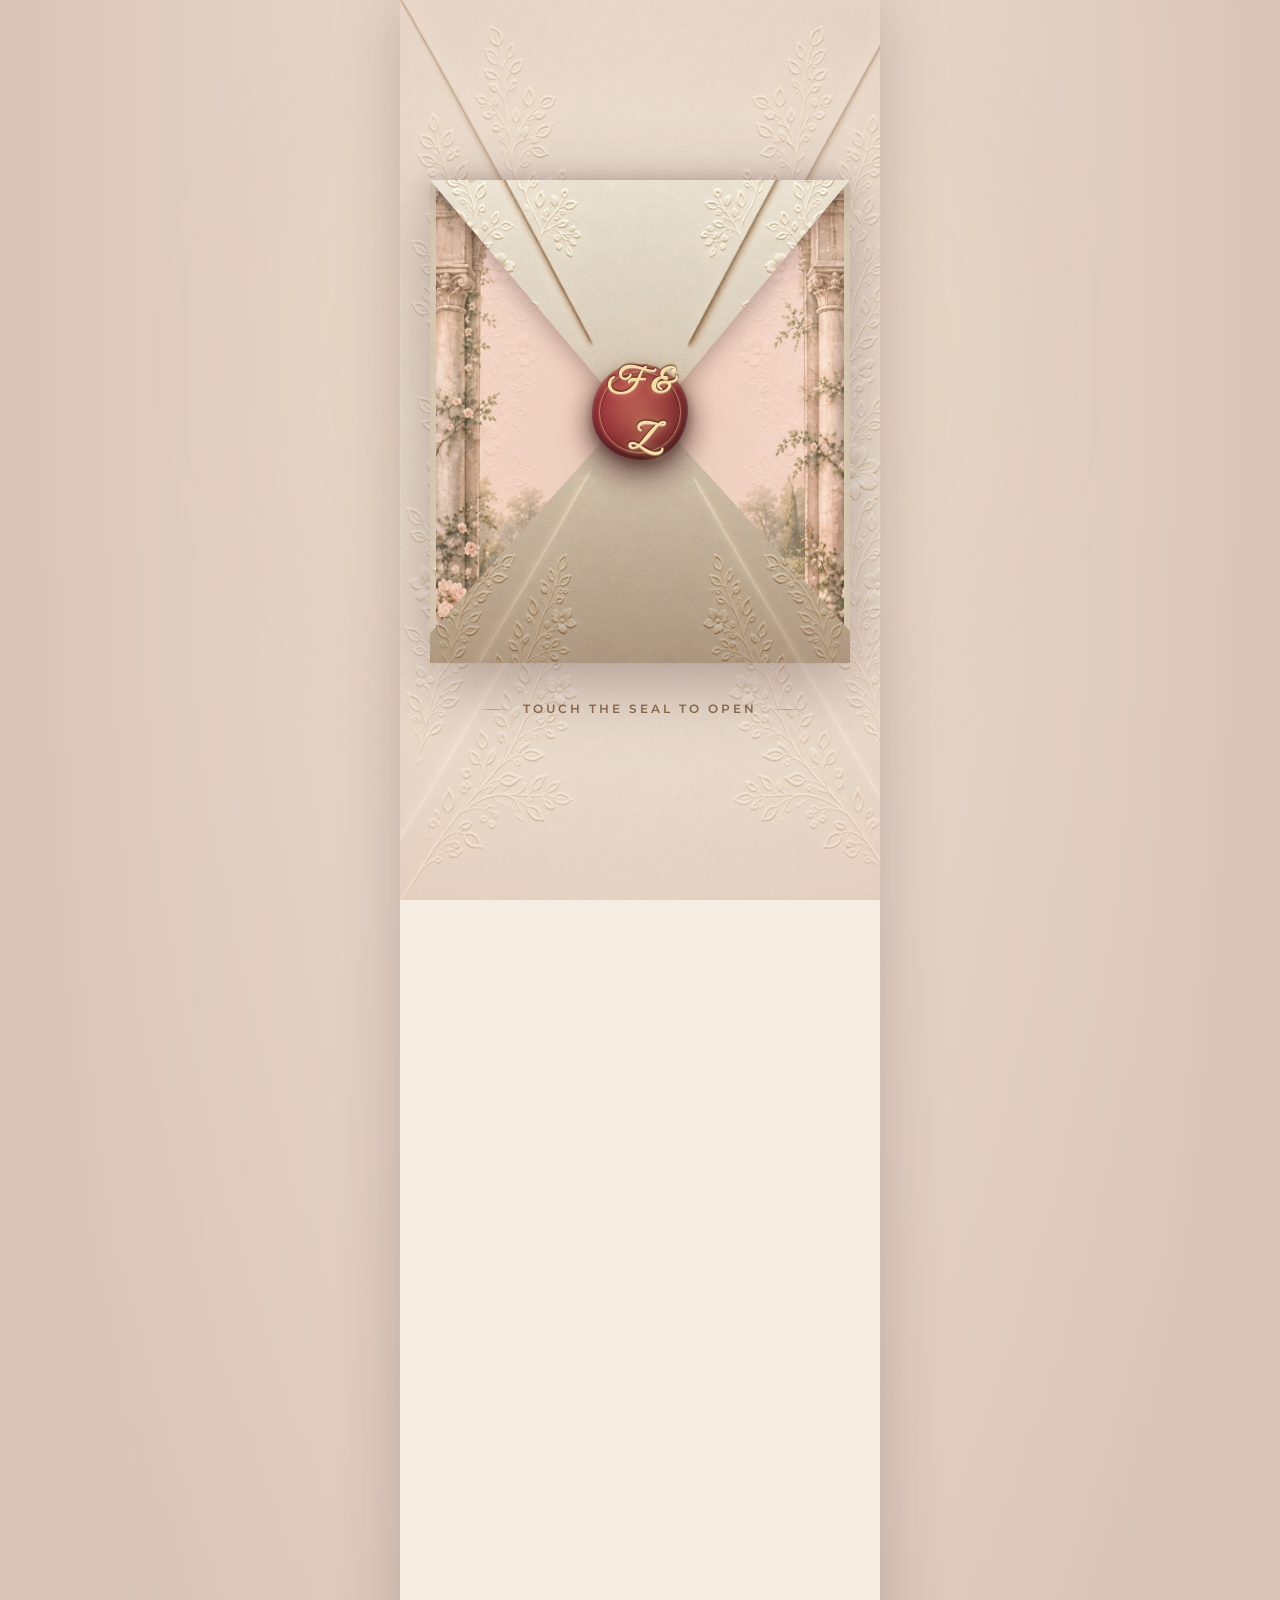
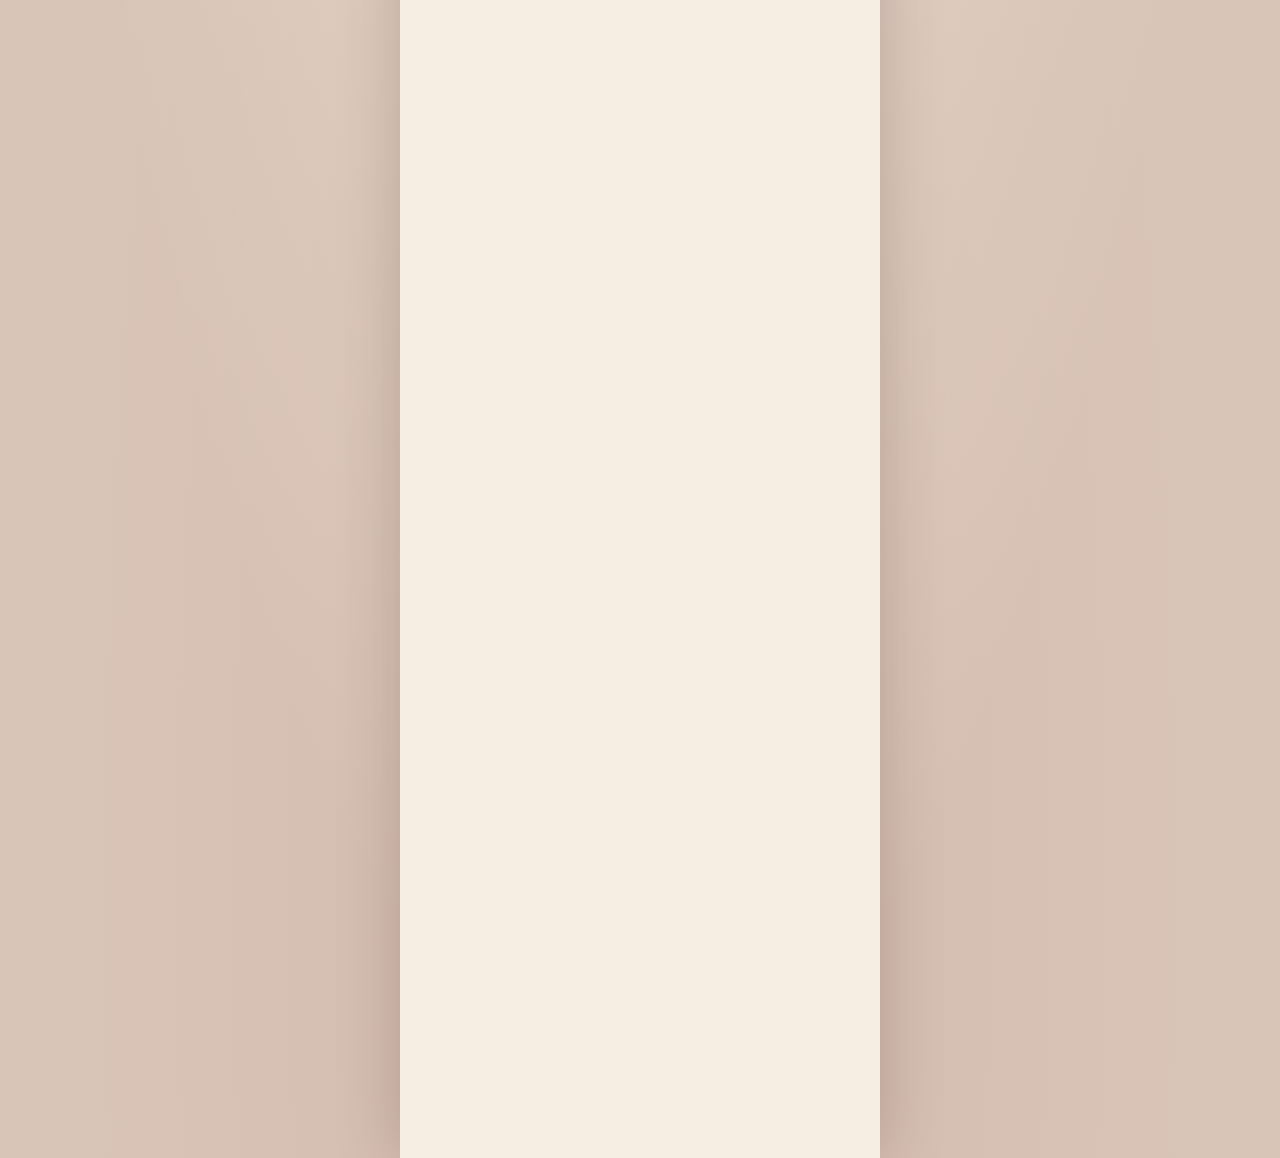
==== commit e75e89c7: "Remove Nikkah and Dinner timing line from hero card" ====
--- a/custom_aesthetic_version.html
+++ b/custom_aesthetic_version.html
@@ -153,8 +153,8 @@
                 </div>
               </div>
             </div>
-            <p style="font-family: 'Montserrat', sans-serif; font-size: 9px; font-weight: 700; letter-spacing: 2.2px; color: #241417; text-transform: uppercase; margin: clamp(10px, 1.8vh, 14px) 0 clamp(6px, 1.2vh, 8px); ">AT 8:00 PM · DINNER 8:30 PM</p>
-            <p style="font-family: 'Montserrat', sans-serif; font-size: 8.5px; font-weight: 700; letter-spacing: 2.4px; text-transform: uppercase; color: #45242a; margin: 0; ">ARJAAN BY ROTANA · DUBAI</p>
+            
+            <p style="font-family: 'Montserrat', sans-serif; font-size: 8.5px; font-weight: 700; letter-spacing: 2.4px; text-transform: uppercase; color: #45242a; margin: clamp(8px, 1.5vh, 12px) 0 0; ">ARJAAN BY ROTANA · DUBAI</p>
           </div>
         </div>
 
